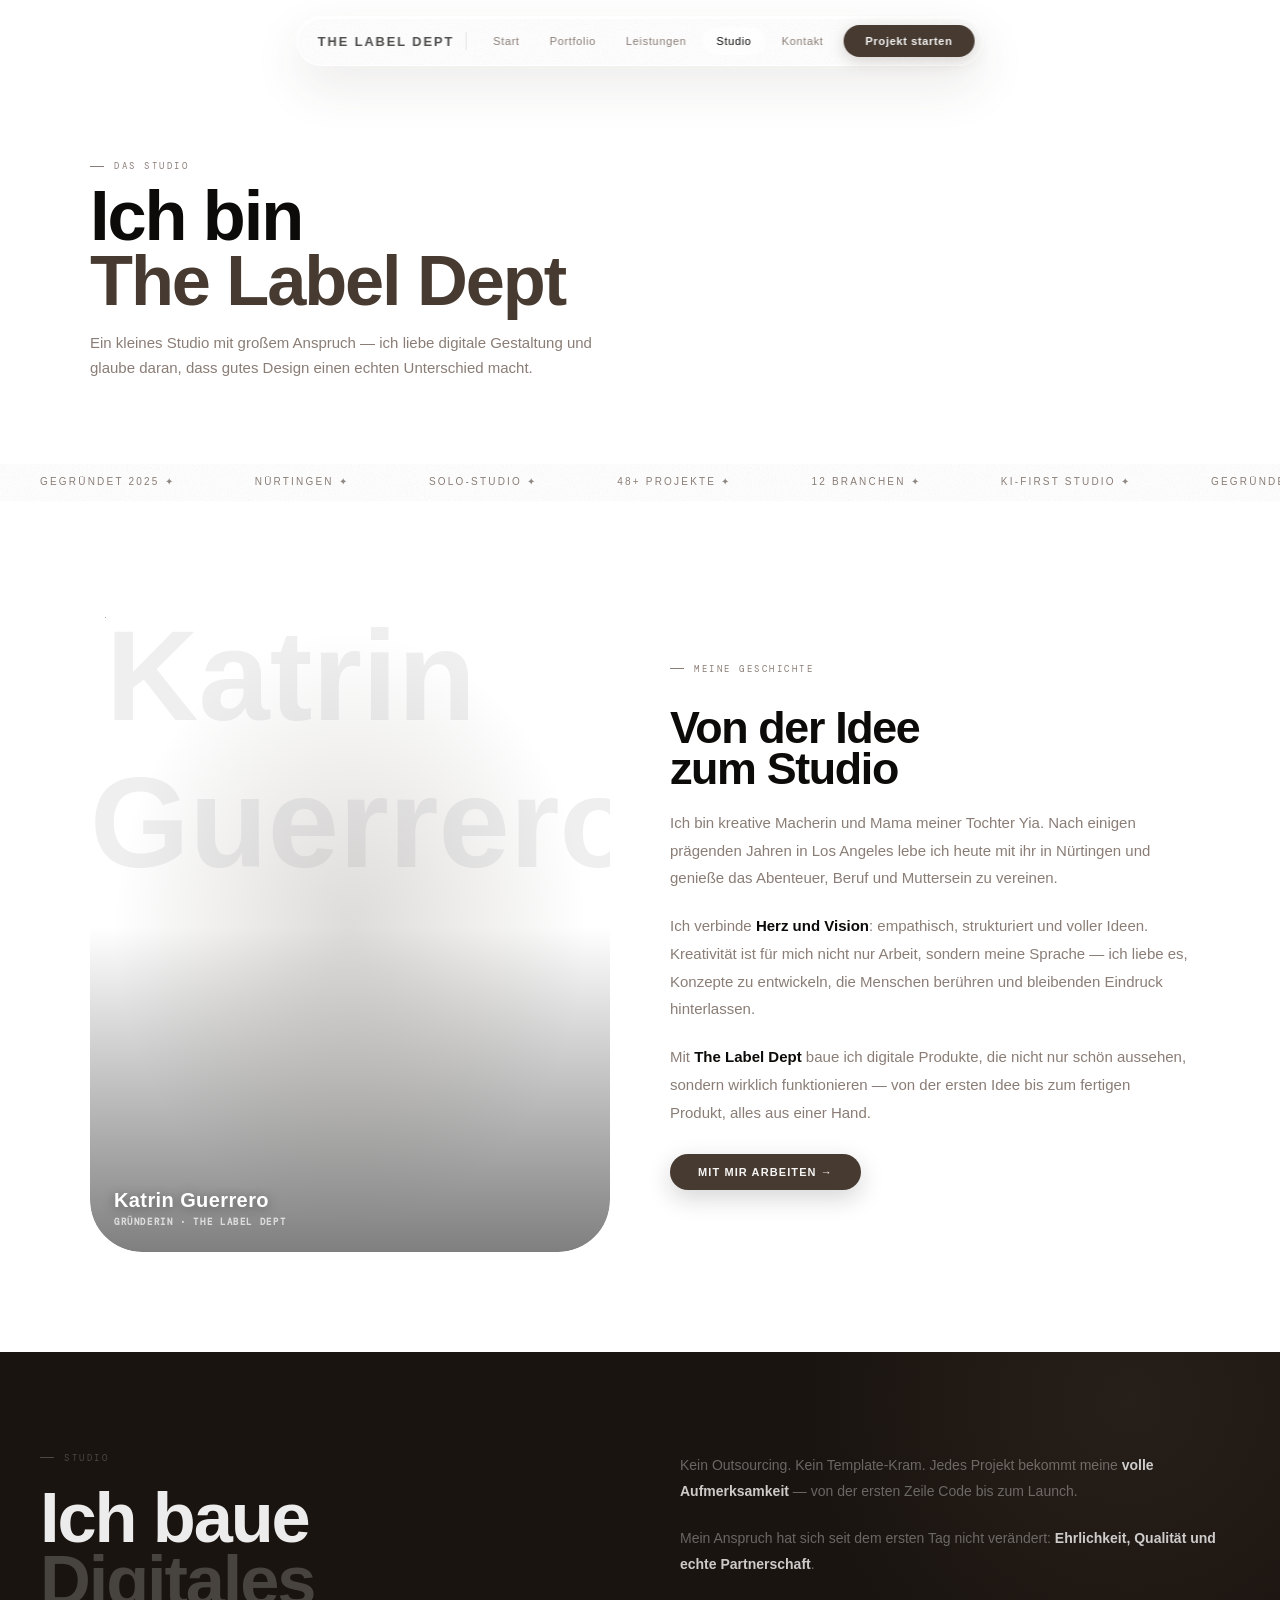
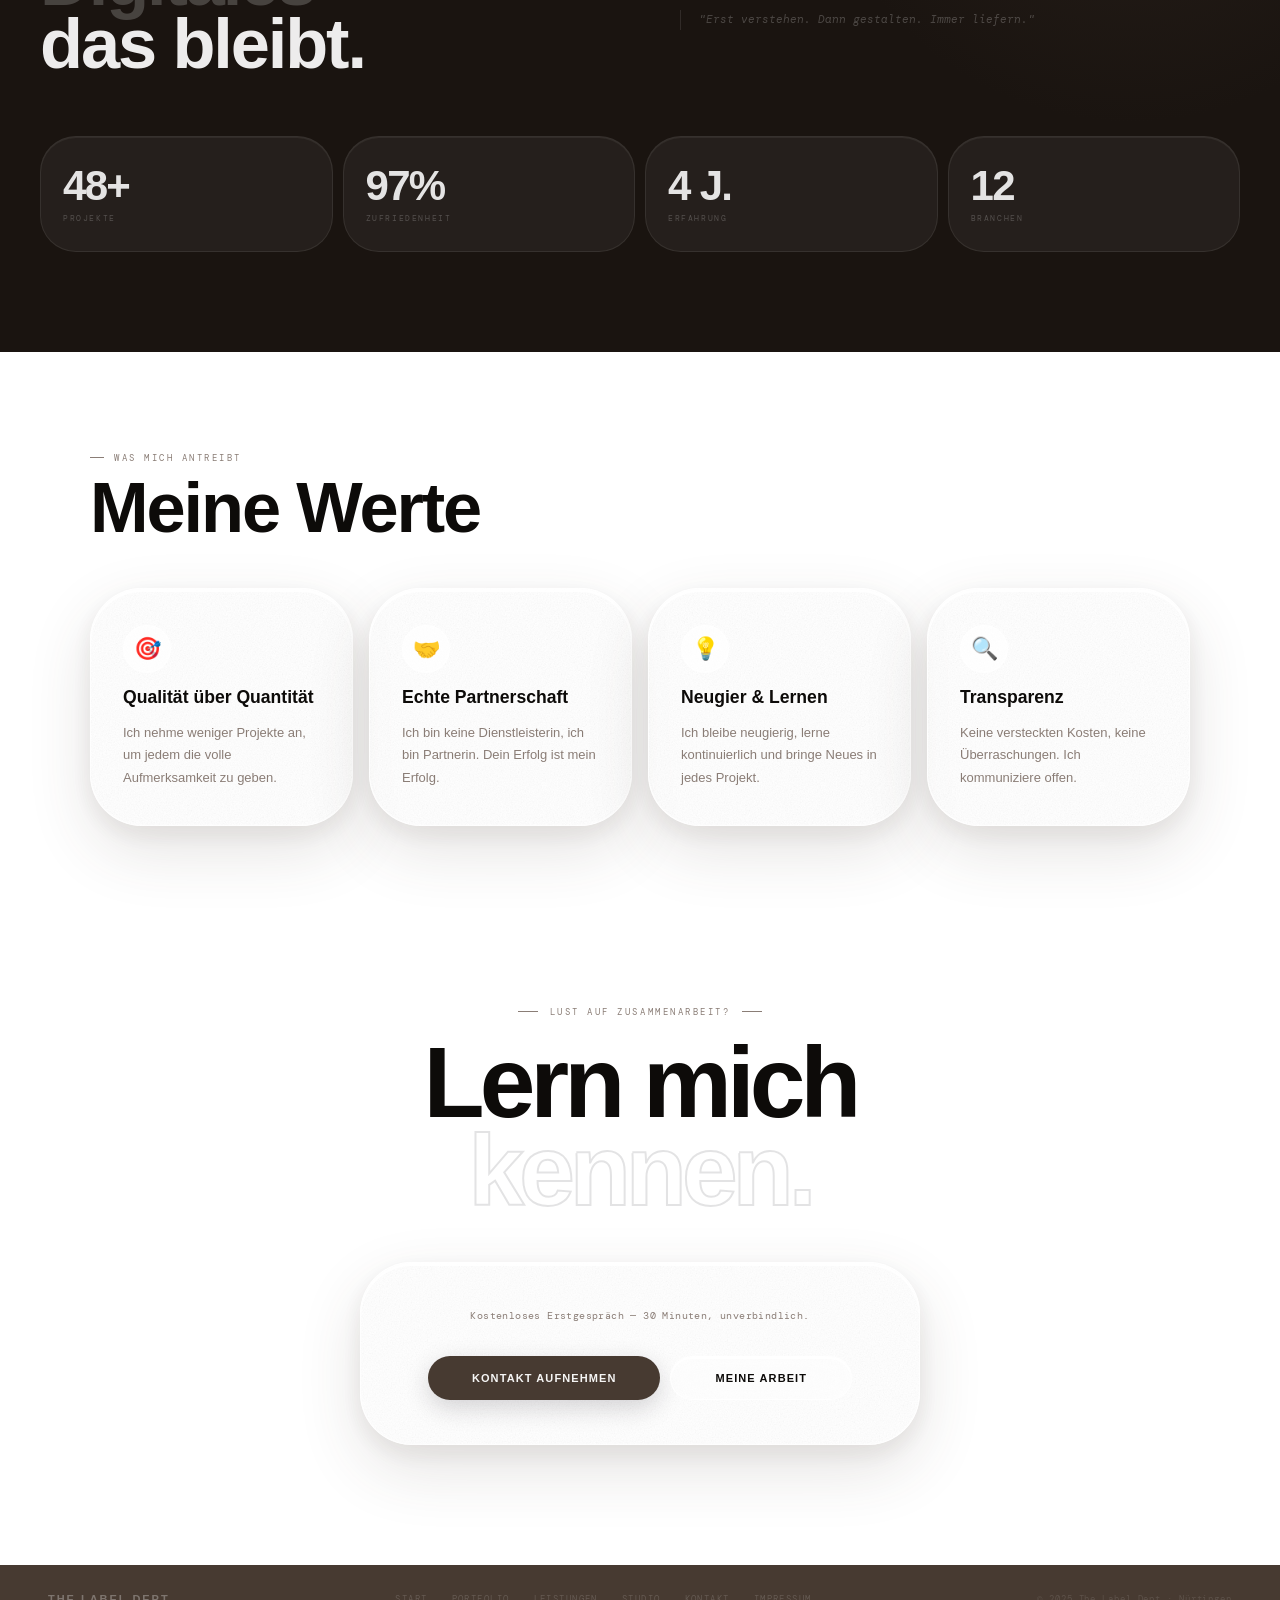
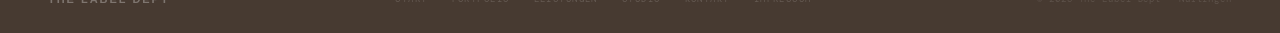
==== about.html @ d0fa10f8 "Studio: add photo + name to story frame, remove Das bin ich section" ====
<!DOCTYPE html>
<html lang="de">
<head>
<meta charset="UTF-8">
<meta name="viewport" content="width=device-width, initial-scale=1.0">
<title>Studio — The Label Dept</title>
<meta name="description" content="Wer ich bin, wie ich arbeite und warum ich tue, was ich tue. Das Studio hinter The Label Dept in Nürtingen.">
<link rel="preconnect" href="https://fonts.googleapis.com">
<link href="https://fonts.googleapis.com/css2?family=Clash+Display:wght@400;500;600;700&family=Cabinet+Grotesk:wght@400;500;700;800&family=DM+Mono:wght@300;400&display=swap" rel="stylesheet">
<link rel="stylesheet" href="css/styles.css">
<style>
/* ── Story ── */
.story-grid { display: grid; grid-template-columns: 1fr 1fr; gap: 60px; align-items: center; }
.story-visual {
  border-radius: var(--r-xl); aspect-ratio: 4/5;
  display: flex; align-items: center; justify-content: center;
  font-family: 'Clash Display', sans-serif; font-size: 8rem; font-weight: 700;
  color: rgba(28,24,36,0.07); position: relative; overflow: hidden;
}
.story-visual::before {
  content: '';
  position: absolute; top: 0; left: 10%; right: 10%; height: 1px;
  background: linear-gradient(to right, transparent, rgba(255,255,255,0.9), transparent);
}
.story-visual::after {
  content: '';
  position: absolute; inset: 0;
  background: radial-gradient(ellipse 65% 65% at 50% 50%, rgba(71,58,49,0.18), transparent 70%);
}
.story-text { display: flex; flex-direction: column; gap: 20px; }
.story-text p { font-size: 15px; color: var(--mist); line-height: 1.85; }
.story-text strong { color: var(--ink); font-weight: 700; }

/* ── Values ── */
.values-grid { display: grid; grid-template-columns: repeat(auto-fit, minmax(240px, 1fr)); gap: 16px; }
.value-card {
  border-radius: var(--r-xl); padding: 36px 32px;
  display: flex; flex-direction: column; gap: 14px;
  position: relative; overflow: hidden;
}
.value-card::before {
  content: '';
  position: absolute; top: 0; left: 10%; right: 10%; height: 1px;
  background: linear-gradient(to right, transparent, rgba(255,255,255,0.9), transparent);
}
.value-icon {
  width: 48px; height: 48px; border-radius: var(--r-md);
  background: rgba(255,255,255,0.7); border: 1px solid rgba(255,255,255,0.85);
  display: flex; align-items: center; justify-content: center; font-size: 22px;
}
.value-name { font-family: 'Clash Display', sans-serif; font-size: 1.1rem; font-weight: 600; color: var(--ink); }
.value-desc { font-size: 13px; color: var(--mist); line-height: 1.7; }

/* ── Team ── */
.team-grid { display: grid; grid-template-columns: repeat(auto-fill, minmax(260px, 1fr)); gap: 20px; }
.team-card { border-radius: var(--r-xl); overflow: hidden; }
.team-photo {
  aspect-ratio: 1/1; display: flex; align-items: center; justify-content: center;
  font-family: 'Clash Display', sans-serif; font-size: 3.5rem; font-weight: 700;
  color: rgba(28,24,36,0.14);
}
.team-info { padding: 22px 24px 28px; }
.team-name { font-family: 'Clash Display', sans-serif; font-size: 1.1rem; font-weight: 600; color: var(--ink); margin-bottom: 4px; }
.team-role { font-family: 'DM Mono', monospace; font-size: 9px; letter-spacing: 0.14em; text-transform: uppercase; color: var(--accent); margin-bottom: 12px; }
.team-bio { font-size: 13px; color: var(--mist); line-height: 1.65; }

/* ── Timeline ── */
.timeline { position: relative; }
.timeline::before {
  content: '';
  position: absolute; left: 48px; top: 0; bottom: 0; width: 1px;
  background: linear-gradient(to bottom, transparent, rgba(71,58,49,0.5), transparent);
}
.tl-item { display: grid; grid-template-columns: 96px 1fr; gap: 20px; padding: 20px 0; align-items: flex-start; }
.tl-year { font-family: 'DM Mono', monospace; font-size: 9px; letter-spacing: 0.14em; color: var(--accent); text-align: right; padding-top: 18px; padding-right: 14px; }
.tl-content { border-radius: var(--r-lg); padding: 20px 24px; }
.tl-event { font-family: 'Clash Display', sans-serif; font-size: 1rem; font-weight: 600; color: var(--ink); margin-bottom: 6px; }
.tl-desc { font-size: 13px; color: var(--mist); line-height: 1.65; }

/* ── Dark about block ── */
#about-dark {
  position: relative; z-index: 1;
  background: #1a1410; padding: 100px 40px; overflow: hidden;
}
#about-dark::before {
  content: '';
  position: absolute; top: -300px; right: -200px; width: 700px; height: 700px;
  border-radius: 50%;
  background: radial-gradient(circle, rgba(71,58,49,0.28), transparent 65%);
}
.adark-grid { display: grid; grid-template-columns: 1fr 1fr; gap: 80px; position: relative; z-index: 2; }
.adark-h {
  font-family: 'Clash Display', sans-serif;
  font-size: clamp(42px,5.5vw,72px); font-weight: 600;
  letter-spacing: -0.03em; line-height: 0.9;
  color: rgba(255,255,255,0.92);
}
.adark-h em { color: rgba(255,255,255,0.2); font-style: normal; }
.adark-lbl {
  font-family: 'DM Mono', monospace; font-size: 9px;
  letter-spacing: 0.28em; text-transform: uppercase;
  color: rgba(255,255,255,0.22);
  display: flex; align-items: center; gap: 10px; margin-bottom: 22px;
}
.adark-lbl::before { content: ''; width: 14px; height: 1px; background: rgba(255,255,255,0.22); }
.adark-body p { font-size: 14px; line-height: 1.9; color: rgba(255,255,255,0.35); margin-bottom: 20px; }
.adark-body strong { color: rgba(255,255,255,0.78); font-weight: 700; }
.adark-quote {
  margin-top: 32px; border-left: 1px solid rgba(255,255,255,0.1);
  padding-left: 18px; font-family: 'DM Mono', monospace; font-size: 11px;
  font-style: italic; line-height: 1.8; color: rgba(255,255,255,0.22);
}
.adark-stats { display: grid; grid-template-columns: repeat(4,1fr); gap: 10px; margin-top: 60px; position: relative; z-index: 2; }
.astat {
  border-radius: var(--r-lg); padding: 28px 22px;
  background: rgba(255,255,255,0.05);
  border: 1px solid rgba(255,255,255,0.08);
  box-shadow: 0 1px 0 rgba(255,255,255,0.06) inset;
  transition: all 0.3s;
}
.astat:hover { background: rgba(255,255,255,0.09); transform: translateY(-4px); }
.astat-n { font-family: 'Clash Display', sans-serif; font-size: 42px; font-weight: 600; color: rgba(255,255,255,0.88); letter-spacing: -0.04em; line-height: 1; }
.astat-l { font-family: 'DM Mono', monospace; font-size: 8px; letter-spacing: 0.2em; text-transform: uppercase; color: rgba(255,255,255,0.22); margin-top: 6px; }

@media(max-width:860px){
  .story-grid { grid-template-columns:1fr; }
  .adark-grid { grid-template-columns:1fr; gap:40px; }
  .adark-stats { grid-template-columns:repeat(2,1fr); }
  .tl-item { grid-template-columns: 64px 1fr; gap:14px; }
  .timeline::before { left:32px; }
}
</style>
</head>
<body>
<div id="bg-mesh"></div>

<nav>
  <span class="nav-logo-text">The Label Dept</span>
  <div class="nav-divider"></div>
  <div class="nav-links">
    <a href="index.html">Start</a>
    <a href="portfolio.html">Portfolio</a>
    <a href="services.html">Leistungen</a>
    <a href="about.html">Studio</a>
    <a href="contact.html">Kontakt</a>
  </div>
  <a href="contact.html" class="nav-cta">Projekt starten</a>
</nav>

<div class="page-hero">
  <div class="page-hero-inner">
    <div class="sec-label r">Das Studio</div>
    <h1 class="sec-h r" style="margin-bottom:16px;">Ich bin<br><span>The Label Dept</span></h1>
    <p style="font-size:15px;color:var(--mist);line-height:1.7;max-width:520px;" class="r">Ein kleines Studio mit großem Anspruch — ich liebe digitale Gestaltung und glaube daran, dass gutes Design einen echten Unterschied macht.</p>
  </div>
</div>

<div class="marquee">
  <div class="marquee-track">
    <span class="mi">Gegründet 2025 <span class="msep">✦</span></span>
    <span class="mi">Nürtingen <span class="msep">✦</span></span>
    <span class="mi">Solo-Studio <span class="msep">✦</span></span>
    <span class="mi">48+ Projekte <span class="msep">✦</span></span>
    <span class="mi">12 Branchen <span class="msep">✦</span></span>
    <span class="mi">KI-First Studio <span class="msep">✦</span></span>
  </div>
</div>

<!-- Story -->
<section class="section">
  <div style="max-width:1100px;margin:0 auto;">
    <div class="story-grid">
      <div class="story-visual rl" style="padding:0;overflow:hidden;background:none;border:none;box-shadow:none;position:relative;">
        <img src="images/katrin.jpg" alt="Katrin Guerrero" style="width:100%;height:100%;object-fit:cover;object-position:50% 15%;display:block;border-radius:var(--r-xl);">
        <div style="position:absolute;bottom:24px;left:24px;z-index:2;">
          <div style="font-family:'Clash Display',sans-serif;font-size:20px;font-weight:600;color:white;letter-spacing:0.02em;text-shadow:0 2px 12px rgba(0,0,0,0.4);">Katrin Guerrero</div>
          <div style="font-family:'DM Mono',monospace;font-size:9px;letter-spacing:0.18em;text-transform:uppercase;color:rgba(255,255,255,0.7);margin-top:4px;">Gründerin · The Label Dept</div>
        </div>
        <div style="position:absolute;inset:0;background:linear-gradient(to top,rgba(0,0,0,0.5) 0%,transparent 50%);border-radius:var(--r-xl);pointer-events:none;"></div>
      </div>
      <div class="story-text rr">
        <div class="sec-label">Meine Geschichte</div>
        <h2 class="sec-h" style="font-size:clamp(28px,3.5vw,48px);">Von der Idee<br>zum Studio</h2>
        <p>Ich bin kreative Macherin und Mama meiner Tochter Yia. Nach einigen prägenden Jahren in Los Angeles lebe ich heute mit ihr in Nürtingen und genieße das Abenteuer, Beruf und Muttersein zu vereinen.</p>
        <p>Ich verbinde <strong>Herz und Vision</strong>: empathisch, strukturiert und voller Ideen. Kreativität ist für mich nicht nur Arbeit, sondern meine Sprache — ich liebe es, Konzepte zu entwickeln, die Menschen berühren und bleibenden Eindruck hinterlassen.</p>
        <p>Mit <strong>The Label Dept</strong> baue ich digitale Produkte, die nicht nur schön aussehen, sondern wirklich funktionieren — von der ersten Idee bis zum fertigen Produkt, alles aus einer Hand.</p>
        <a href="contact.html" class="btn-main" style="align-self:flex-start;margin-top:8px;font-size:11px;padding:12px 28px;">Mit mir arbeiten →</a>
      </div>
    </div>
  </div>
</section>

<!-- Dark About Block -->
<section id="about-dark">
  <div class="adark-grid">
    <div class="rl">
      <div class="adark-lbl">Studio</div>
      <h2 class="adark-h">Ich baue<br><em>Digitales</em><br>das bleibt.</h2>
    </div>
    <div class="rr">
      <div class="adark-body">
        <p>Kein Outsourcing. Kein Template-Kram. Jedes Projekt bekommt meine <strong>volle Aufmerksamkeit</strong> — von der ersten Zeile Code bis zum Launch.</p>
        <p>Mein Anspruch hat sich seit dem ersten Tag nicht verändert: <strong>Ehrlichkeit, Qualität und echte Partnerschaft</strong>.</p>
      </div>
      <div class="adark-quote">"Erst verstehen. Dann gestalten. Immer liefern."</div>
    </div>
  </div>
  <div class="adark-stats">
    <div class="astat r"><div class="astat-n">48+</div><div class="astat-l">Projekte</div></div>
    <div class="astat r"><div class="astat-n">97%</div><div class="astat-l">Zufriedenheit</div></div>
    <div class="astat r"><div class="astat-n">4 J.</div><div class="astat-l">Erfahrung</div></div>
    <div class="astat r"><div class="astat-n">12</div><div class="astat-l">Branchen</div></div>
  </div>
</section>

<!-- Values -->
<section class="section">
  <div style="max-width:1100px;margin:0 auto;">
    <div class="sec-label r">Was mich antreibt</div>
    <h2 class="sec-h r" style="margin-bottom:48px;">Meine Werte</h2>
    <div class="values-grid">
      <div class="value-card glass r" data-tilt>
        <div class="value-icon">🎯</div>
        <div class="value-name">Qualität über Quantität</div>
        <p class="value-desc">Ich nehme weniger Projekte an, um jedem die volle Aufmerksamkeit zu geben.</p>
      </div>
      <div class="value-card glass r" data-tilt>
        <div class="value-icon">🤝</div>
        <div class="value-name">Echte Partnerschaft</div>
        <p class="value-desc">Ich bin keine Dienstleisterin, ich bin Partnerin. Dein Erfolg ist mein Erfolg.</p>
      </div>
      <div class="value-card glass r" data-tilt>
        <div class="value-icon">💡</div>
        <div class="value-name">Neugier &amp; Lernen</div>
        <p class="value-desc">Ich bleibe neugierig, lerne kontinuierlich und bringe Neues in jedes Projekt.</p>
      </div>
      <div class="value-card glass r" data-tilt>
        <div class="value-icon">🔍</div>
        <div class="value-name">Transparenz</div>
        <p class="value-desc">Keine versteckten Kosten, keine Überraschungen. Ich kommuniziere offen.</p>
      </div>
    </div>
  </div>
</section>



<!-- CTA -->
<section style="padding:80px 40px 120px;text-align:center;position:relative;z-index:1;">
  <div class="cta-lbl" style="font-family:'DM Mono',monospace;font-size:9px;letter-spacing:0.28em;text-transform:uppercase;color:var(--mist);display:flex;align-items:center;justify-content:center;gap:12px;margin-bottom:20px;">
    <span style="display:block;width:20px;height:1px;background:var(--mist);"></span>Lust auf Zusammenarbeit?<span style="display:block;width:20px;height:1px;background:var(--mist);"></span>
  </div>
  <h2 style="font-family:'Clash Display',sans-serif;font-size:clamp(48px,8vw,100px);font-weight:600;letter-spacing:-0.05em;line-height:0.88;color:var(--ink);">
    Lern mich<br><span style="-webkit-text-stroke:2px rgba(28,24,36,0.12);color:transparent;">kennen.</span>
  </h2>
  <div class="glass r" style="max-width:560px;margin:48px auto 0;border-radius:var(--r-xl);padding:44px;position:relative;overflow:hidden;">
    <p style="font-family:'DM Mono',monospace;font-size:10px;color:var(--mist);line-height:1.75;margin-bottom:32px;letter-spacing:0.04em;">Kostenloses Erstgespräch — 30 Minuten, unverbindlich.</p>
    <div style="display:flex;gap:10px;justify-content:center;flex-wrap:wrap;">
      <a href="contact.html" class="btn-main">Kontakt aufnehmen</a>
      <a href="portfolio.html" class="btn-ghost">Meine Arbeit</a>
    </div>
  </div>
</section>

<footer>
  <span class="f-logo-text">The Label Dept</span>
  <div class="f-links">
    <a href="index.html">Start</a>
    <a href="portfolio.html">Portfolio</a>
    <a href="services.html">Leistungen</a>
    <a href="about.html">Studio</a>
    <a href="contact.html">Kontakt</a>
    <a href="impressum.html">Impressum</a>
  </div>
  <span class="f-copy">© 2025 The Label Dept · Nürtingen</span>
</footer>

<script src="js/main.js"></script>
</body>
</html>
---- css/styles.css ----
/* ============================================================
   THE LABEL DEPT — Shared Stylesheet
   ============================================================ */

@import url('https://fonts.googleapis.com/css2?family=DM+Mono:ital,wght@0,300;0,400;0,500;1,300&display=swap');
@import url('https://api.fontshare.com/v2/css?f[]=clash-display@200,300,400,500,600,700&f[]=cabinet-grotesk@100,200,300,400,500,600,700,800,900&display=swap');

/* ── Reset & Root ── */
*, *::before, *::after { margin: 0; padding: 0; box-sizing: border-box; }
html { scroll-behavior: smooth; }
body {
  background: var(--cream);
  color: var(--ink);
  font-family: 'Cabinet Grotesk', sans-serif;
  overflow-x: hidden;
}
img { display: block; max-width: 100%; }
a { color: inherit; text-decoration: none; }
button { cursor: pointer; border: none; background: none; font: inherit; }

/* ── Design Tokens ── */
:root {
  --cream:  #ffffff;
  --white:  #ffffff;
  --ink:    #0d0b09;
  --ink2:   #2d2420;
  --mist:   #8a7d76;
  --accent: #473A31;

  --r-sm:   16px;
  --r-md:   24px;
  --r-lg:   36px;
  --r-xl:   52px;
  --r-full: 9999px;

  --glass-bg:     rgba(255,255,255,0.32);
  --glass-bg-dk:  rgba(255,255,255,0.22);
  --glass-border: rgba(255,255,255,0.82);
  --glass-top:    rgba(255,255,255,0.97);
  --glass-shadow: 0 3px 0 rgba(255,255,255,0.92) inset,
                  0 -1px 0 rgba(255,255,255,0.18) inset,
                  0 24px 64px rgba(71,58,49,0.14),
                  0 8px 24px rgba(71,58,49,0.08);
  --glass-blur:   blur(32px) saturate(1.9) brightness(1.06);
  --frost-noise:  url("data:image/svg+xml;utf8,<svg xmlns='http://www.w3.org/2000/svg' width='300' height='300'><filter id='n'><feTurbulence type='fractalNoise' baseFrequency='0.75' numOctaves='4' stitchTiles='stitch'/><feColorMatrix type='saturate' values='0'/></filter><rect width='300' height='300' filter='url(%23n)' opacity='0.11'/></svg>");
}

/* ── Animated Background Mesh ── */
#bg-mesh {
  display: none;
}
@keyframes meshShift {
  0%   { filter: brightness(1); }
  50%  { filter: brightness(1.01); }
  100% { filter: brightness(0.995); }
}

/* ── Glass Classes ── */
.glass {
  background: var(--frost-noise) center/300px 300px, var(--glass-bg);
  backdrop-filter: var(--glass-blur);
  -webkit-backdrop-filter: var(--glass-blur);
  border: 1px solid var(--glass-border);
  border-top-color: var(--glass-top);
  box-shadow: var(--glass-shadow);
}
.glass-dk {
  background: var(--frost-noise) center/300px 300px, var(--glass-bg-dk);
  backdrop-filter: blur(36px) saturate(2.2) brightness(1.08);
  -webkit-backdrop-filter: blur(36px) saturate(2.2) brightness(1.08);
  border: 1px solid rgba(255,255,255,0.72);
  border-top-color: rgba(255,255,255,0.95);
  box-shadow:
    0 3px 0 rgba(255,255,255,0.88) inset,
    0 -1px 0 rgba(255,255,255,0.15) inset,
    0 32px 80px rgba(71,58,49,0.16),
    0 8px 24px rgba(71,58,49,0.09);
}

/* ── Navigation ── */
nav {
  position: fixed; top: 16px; left: 50%; transform: translateX(-50%);
  z-index: 999;
  display: flex; align-items: center; gap: 6px;
  padding: 8px 8px 8px 20px;
  border-radius: var(--r-full);
  background: var(--frost-noise) center/300px 300px, rgba(255,255,255,0.48);
  backdrop-filter: blur(32px) saturate(2.2);
  -webkit-backdrop-filter: blur(32px) saturate(2.2);
  border: 1px solid rgba(255,255,255,0.85);
  border-top-color: white;
  box-shadow: 0 2px 0 white inset, 0 20px 50px rgba(71,58,49,0.10);
  white-space: nowrap;
}
.nav-logo-text {
  font-family: 'Clash Display', sans-serif;
  font-weight: 600;
  font-size: 13px;
  letter-spacing: 0.14em;
  text-transform: uppercase;
  color: var(--ink);
  opacity: 0.72;
}
.nav-divider { width: 1px; height: 18px; background: rgba(28,24,36,0.1); margin: 0 6px; flex-shrink: 0; }
.nav-links { display: flex; gap: 2px; }
.nav-links a {
  font-size: 11px; letter-spacing: 0.06em; color: var(--mist);
  text-decoration: none; font-weight: 500;
  padding: 8px 14px; border-radius: var(--r-full);
  transition: all 0.2s;
}
.nav-links a:hover, .nav-links a.active { color: var(--ink); background: rgba(255,255,255,0.6); }
.nav-cta {
  background: var(--accent); color: rgba(255,255,255,0.95);
  padding: 10px 22px; border-radius: var(--r-full);
  font-size: 11px; letter-spacing: 0.06em; font-weight: 700;
  text-decoration: none; transition: all 0.3s;
  box-shadow: 0 4px 16px rgba(71,58,49,0.22);
}
.nav-cta:hover { background: var(--ink2); transform: translateY(-1px); }

/* ── Marquee ── */
.marquee {
  position: relative; z-index: 1;
  overflow: hidden; padding: 14px 0;
  background: var(--frost-noise) center/300px 300px, rgba(255,255,255,0.38);
  backdrop-filter: blur(28px) saturate(2);
  -webkit-backdrop-filter: blur(28px) saturate(2);
  border-top: 1px solid rgba(255,255,255,0.8);
  border-bottom: 1px solid rgba(255,255,255,0.75);
  box-shadow: 0 2px 0 white inset;
}
.marquee-track { display: flex; animation: ticker 28s linear infinite; white-space: nowrap; }
.mi { font-size: 10px; letter-spacing: 0.22em; text-transform: uppercase; color: var(--mist); padding: 0 40px; font-weight: 500; font-family: 'Cabinet Grotesk', sans-serif; }
.mi b { color: var(--ink); }
.msep { color: var(--accent); opacity: 0.6; }

/* ── Section shared ── */
.section { position: relative; z-index: 1; padding: 100px 40px; }
.sec-label {
  font-family: 'DM Mono', monospace; font-size: 9px;
  letter-spacing: 0.28em; text-transform: uppercase; color: var(--mist);
  display: flex; align-items: center; gap: 10px; margin-bottom: 12px;
}
.sec-label::before { content: ''; width: 14px; height: 1px; background: var(--mist); }
.sec-h {
  font-family: 'Clash Display', sans-serif;
  font-size: clamp(38px, 5.5vw, 72px);
  font-weight: 600; letter-spacing: -0.03em; line-height: 0.92;
  color: var(--ink);
}
.sec-h span { color: var(--accent); }

/* ── Reveal animations ── */
.r  { opacity: 0; transform: translateY(28px);  transition: opacity 0.9s ease, transform 0.9s ease; }
.rl { opacity: 0; transform: translateX(-28px); transition: opacity 0.9s ease, transform 0.9s ease; }
.rr { opacity: 0; transform: translateX(28px);  transition: opacity 0.9s ease, transform 0.9s ease; }
.r.on, .rl.on, .rr.on { opacity: 1; transform: none; }

/* ── Footer ── */
footer {
  padding: 28px 48px;
  background: #473A31;
  display: flex; justify-content: space-between; align-items: center;
  position: relative; z-index: 1;
  flex-wrap: wrap; gap: 16px;
}
.f-logo-text {
  font-family: 'Clash Display', sans-serif;
  font-weight: 600; font-size: 11px; letter-spacing: 0.18em;
  text-transform: uppercase; color: rgba(255,255,255,0.3);
}
.f-links { display: flex; gap: 24px; flex-wrap: wrap; }
.f-links a {
  font-family: 'DM Mono', monospace; font-size: 9px;
  letter-spacing: 0.16em; text-transform: uppercase;
  color: rgba(255,255,255,0.16); text-decoration: none; transition: color 0.25s;
}
.f-links a:hover { color: rgba(255,255,255,0.45); }
.f-copy { font-family: 'DM Mono', monospace; font-size: 9px; letter-spacing: 0.1em; color: rgba(255,255,255,0.12); }

/* ── Keyframes ── */
@keyframes fadeUp  { from { opacity:0; transform:translateY(24px); } to { opacity:1; transform:none; } }
@keyframes ticker  { from { transform:translateX(0); } to { transform:translateX(-50%); } }
@keyframes scPulse { 0%,100%{opacity:.2;transform:scaleY(.4)} 50%{opacity:1;transform:scaleY(1)} }
@keyframes orbFloat{ 0%,100%{transform:translate(0,0) scale(1)} 33%{transform:translate(12px,-18px) scale(1.04)} 66%{transform:translate(-8px,10px) scale(0.97)} }

/* ── Page hero (inner pages) ── */
.page-hero {
  position: relative; z-index: 1;
  padding: 160px 40px 80px;
}
.page-hero-inner { max-width: 1100px; margin: 0 auto; }

/* ── Inner page cards ── */
.ip-card {
  border-radius: var(--r-xl);
  padding: 44px 40px;
  position: relative; overflow: hidden;
}
.ip-card::before {
  content: '';
  position: absolute; top: 0; left: 10%; right: 10%; height: 1px;
  background: linear-gradient(to right, transparent, rgba(255,255,255,0.9), transparent);
}

/* ── Buttons ── */
.btn-main {
  background: var(--accent); color: rgba(255,255,255,0.95);
  padding: 15px 44px; border-radius: var(--r-full); border: none;
  cursor: pointer; font-size: 11px; letter-spacing: 0.1em;
  text-transform: uppercase; font-weight: 700;
  font-family: 'Cabinet Grotesk', sans-serif;
  transition: all 0.3s; box-shadow: 0 8px 24px rgba(28,24,36,0.18);
  display: inline-flex; align-items: center; gap: 8px;
}
.btn-main:hover { background: var(--ink); transform: translateY(-2px); }
.btn-ghost {
  background: rgba(255,255,255,0.55); backdrop-filter: blur(16px);
  border: 1px solid rgba(255,255,255,0.85); color: var(--ink);
  padding: 15px 44px; border-radius: var(--r-full); cursor: pointer;
  font-size: 11px; letter-spacing: 0.1em; text-transform: uppercase;
  font-weight: 700; font-family: 'Cabinet Grotesk', sans-serif;
  transition: all 0.3s; box-shadow: 0 2px 0 white inset;
  display: inline-flex; align-items: center; gap: 8px;
}
.btn-ghost:hover { background: rgba(255,255,255,0.82); transform: translateY(-2px); }

/* ── Tag pills ── */
.tag-pill {
  font-family: 'DM Mono', monospace; font-size: 9px;
  letter-spacing: 0.12em; text-transform: uppercase;
  padding: 6px 14px; border-radius: var(--r-full);
  background: rgba(255,255,255,0.65);
  backdrop-filter: blur(10px);
  border: 1px solid rgba(255,255,255,0.82);
  color: var(--ink2);
}

/* ── Mobile Nav ── */
.nav-hamburger {
  display: none;
  width: 36px; height: 36px; border-radius: 50%;
  background: rgba(255,255,255,0.6);
  border: 1px solid rgba(255,255,255,0.85);
  align-items: center; justify-content: center;
  cursor: pointer; flex-shrink: 0;
  transition: background 0.2s;
}
.nav-hamburger span,
.nav-hamburger span::before,
.nav-hamburger span::after {
  display: block; width: 14px; height: 1.5px;
  background: var(--ink); border-radius: 2px; transition: all 0.3s;
}
.nav-hamburger span { position: relative; }
.nav-hamburger span::before { content:''; position:absolute; top:-4px; left:0; }
.nav-hamburger span::after  { content:''; position:absolute; top: 4px; left:0; }
.nav-hamburger.open span   { background: transparent; }
.nav-hamburger.open span::before { transform:rotate(45deg); top:0; }
.nav-hamburger.open span::after  { transform:rotate(-45deg); top:0; }
.mobile-menu {
  display: none; position: fixed; inset: 0; z-index: 998;
  background: rgba(255,255,255,0.94);
  backdrop-filter: blur(32px) saturate(2);
  -webkit-backdrop-filter: blur(32px) saturate(2);
  flex-direction: column; align-items: center; justify-content: center; gap: 4px;
  opacity: 0; transition: opacity 0.3s;
}
.mobile-menu.open { display: flex; opacity: 1; }
.mobile-menu a {
  font-family: 'Clash Display', sans-serif;
  font-size: clamp(30px, 9vw, 52px); font-weight: 600;
  color: var(--ink); letter-spacing: -0.02em;
  text-decoration: none; padding: 10px 28px; transition: color 0.2s;
}
.mobile-menu a:hover, .mobile-menu a.active { color: var(--accent); }
.mobile-menu .mob-cta {
  margin-top: 20px; background: var(--accent);
  color: rgba(255,255,255,0.95); padding: 14px 40px;
  border-radius: var(--r-full); font-family: 'Cabinet Grotesk', sans-serif;
  font-size: 13px; font-weight: 700; letter-spacing: 0.08em;
}
/* ── Responsive ── */
@media (max-width: 860px) {
  nav .nav-links, nav .nav-cta { display: none; }
  .nav-hamburger { display: flex; }
  .section { padding: 64px 20px; }
  .page-hero { padding: 130px 20px 56px; }
  .sec-h { font-size: clamp(32px, 9vw, 56px); }
  footer { padding: 28px 20px; flex-direction: column; text-align: center; gap: 20px; }
  .f-links { justify-content: center; flex-wrap: wrap; gap: 16px; }
}
@media (max-width: 600px) {
  nav { top: 12px; padding: 8px 8px 8px 16px; gap: 8px; }
  .nav-logo-text { font-size: 11px; }
  .nav-divider { display: none; }
  .page-hero { padding: 110px 18px 48px; }
  .section { padding: 52px 18px; }
  .mi { font-size: 9px; padding: 0 24px; }
  .btn-main, .btn-ghost { padding: 13px 28px; font-size: 10px; }
  footer { padding: 24px 18px; }
  .f-links a { font-size: 8px; }
}
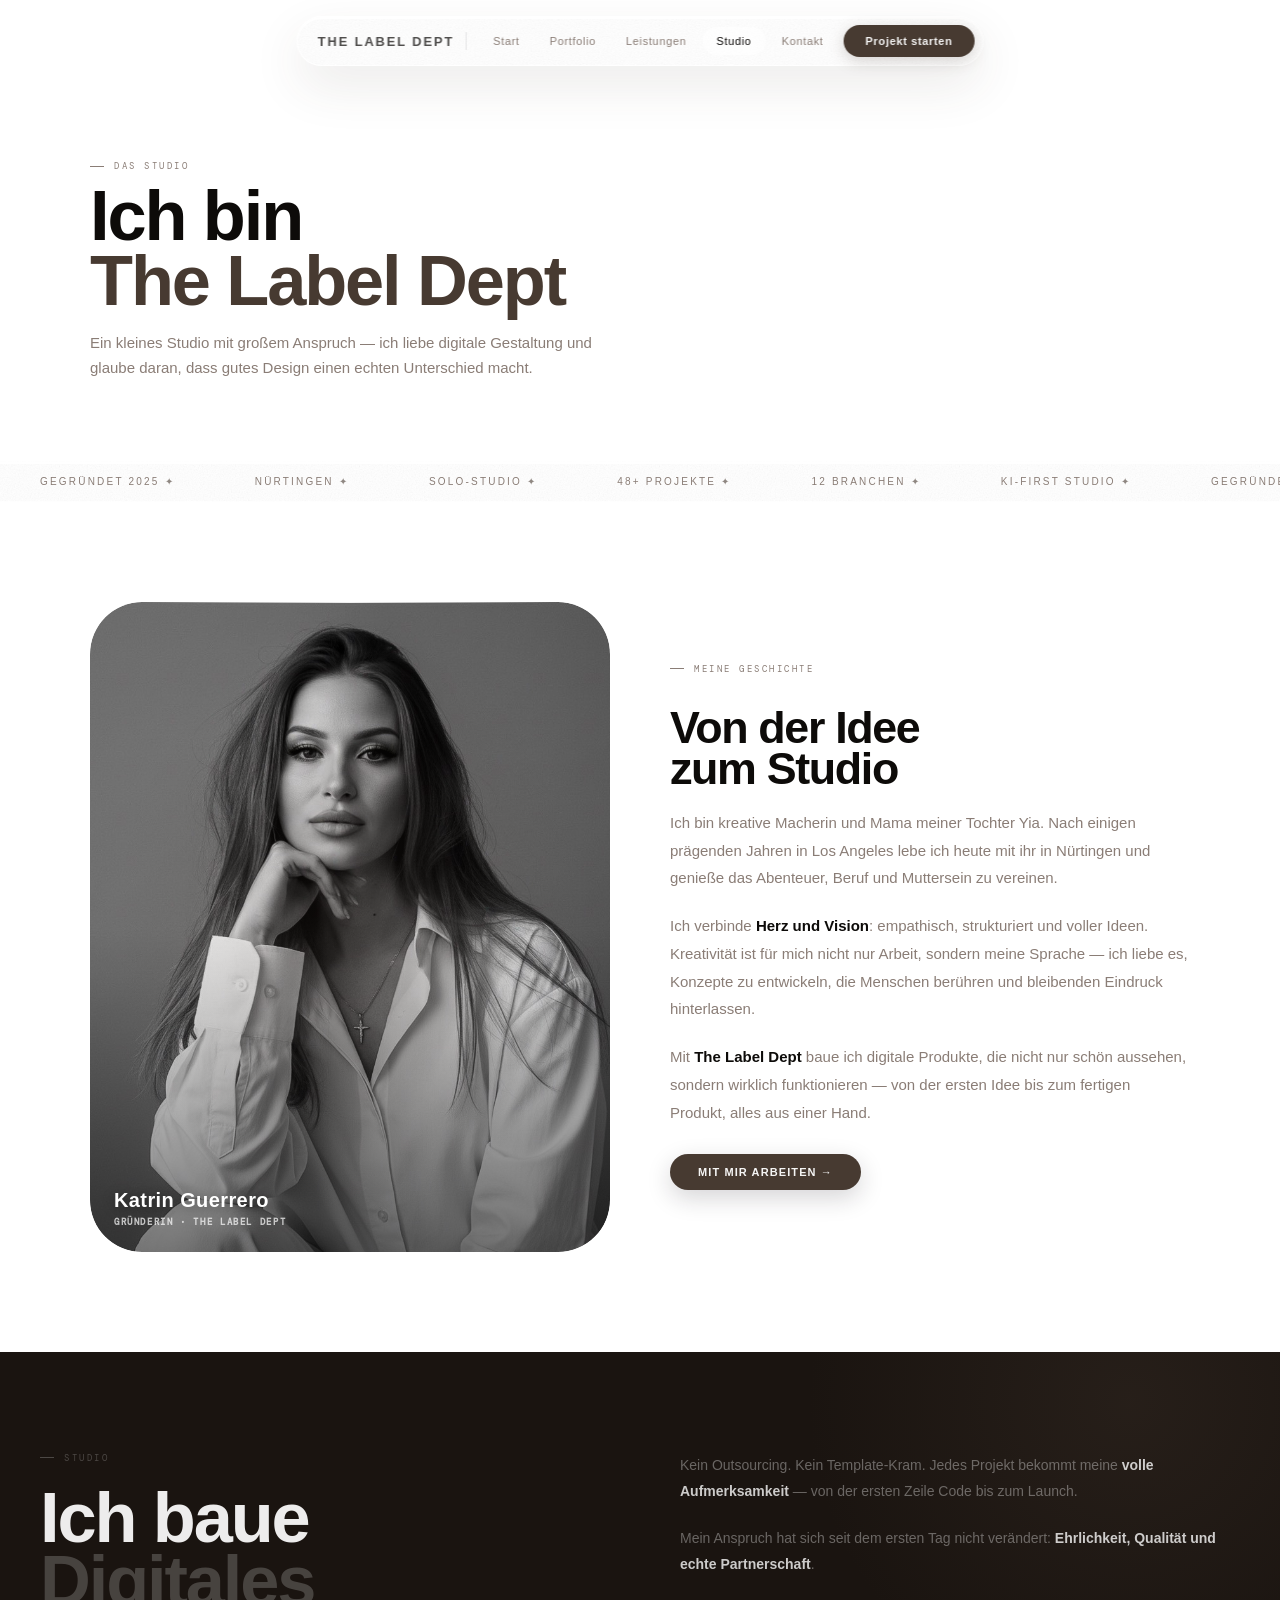
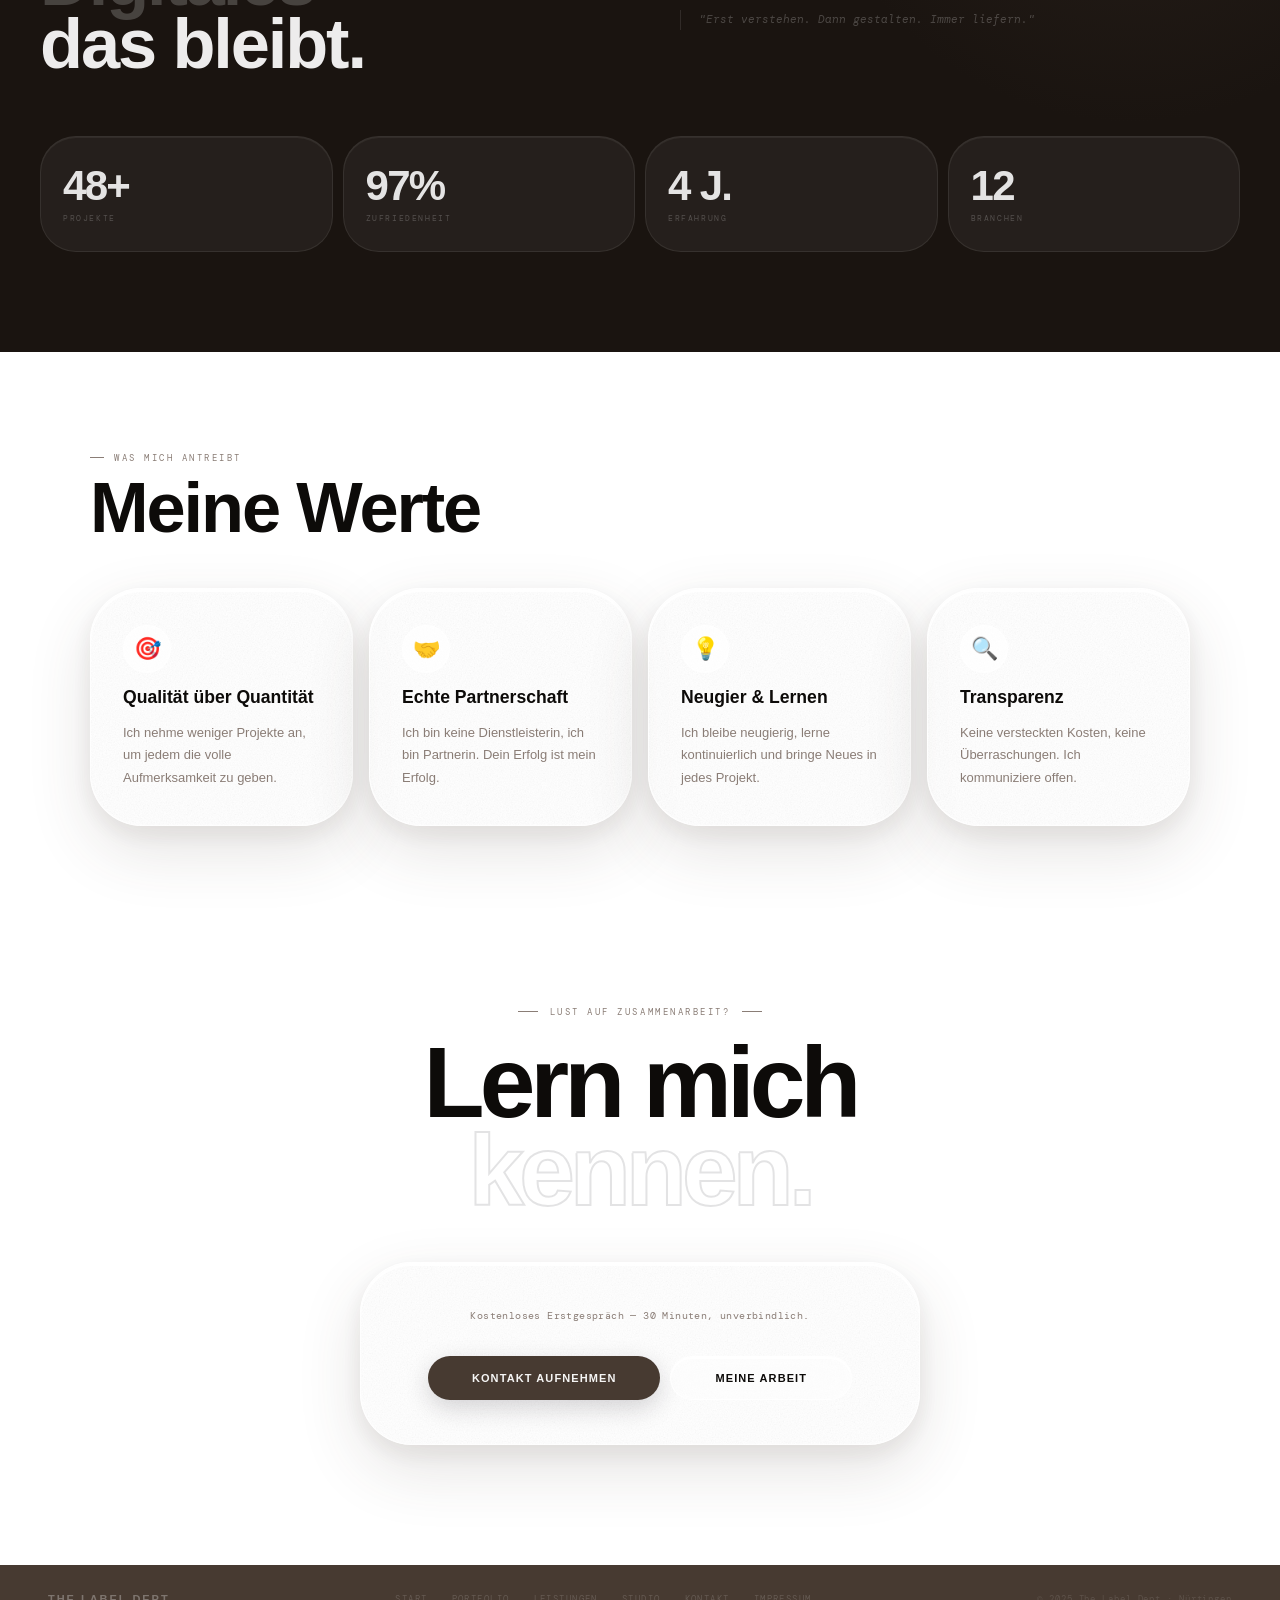
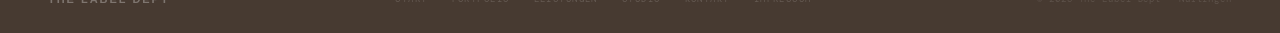
==== commit 75af28c9: "Update story photo to founder.jpg" ====
--- a/about.html
+++ b/about.html
@@ -171,7 +171,7 @@
   <div style="max-width:1100px;margin:0 auto;">
     <div class="story-grid">
       <div class="story-visual rl" style="padding:0;overflow:hidden;background:none;border:none;box-shadow:none;position:relative;">
-        <img src="images/katrin.jpg" alt="Katrin Guerrero" style="width:100%;height:100%;object-fit:cover;object-position:50% 15%;display:block;border-radius:var(--r-xl);">
+        <img src="images/founder.jpg" alt="Katrin Guerrero" style="width:100%;height:100%;object-fit:cover;object-position:50% 15%;display:block;border-radius:var(--r-xl);">
         <div style="position:absolute;bottom:24px;left:24px;z-index:2;">
           <div style="font-family:'Clash Display',sans-serif;font-size:20px;font-weight:600;color:white;letter-spacing:0.02em;text-shadow:0 2px 12px rgba(0,0,0,0.4);">Katrin Guerrero</div>
           <div style="font-family:'DM Mono',monospace;font-size:9px;letter-spacing:0.18em;text-transform:uppercase;color:rgba(255,255,255,0.7);margin-top:4px;">Gründerin · The Label Dept</div>
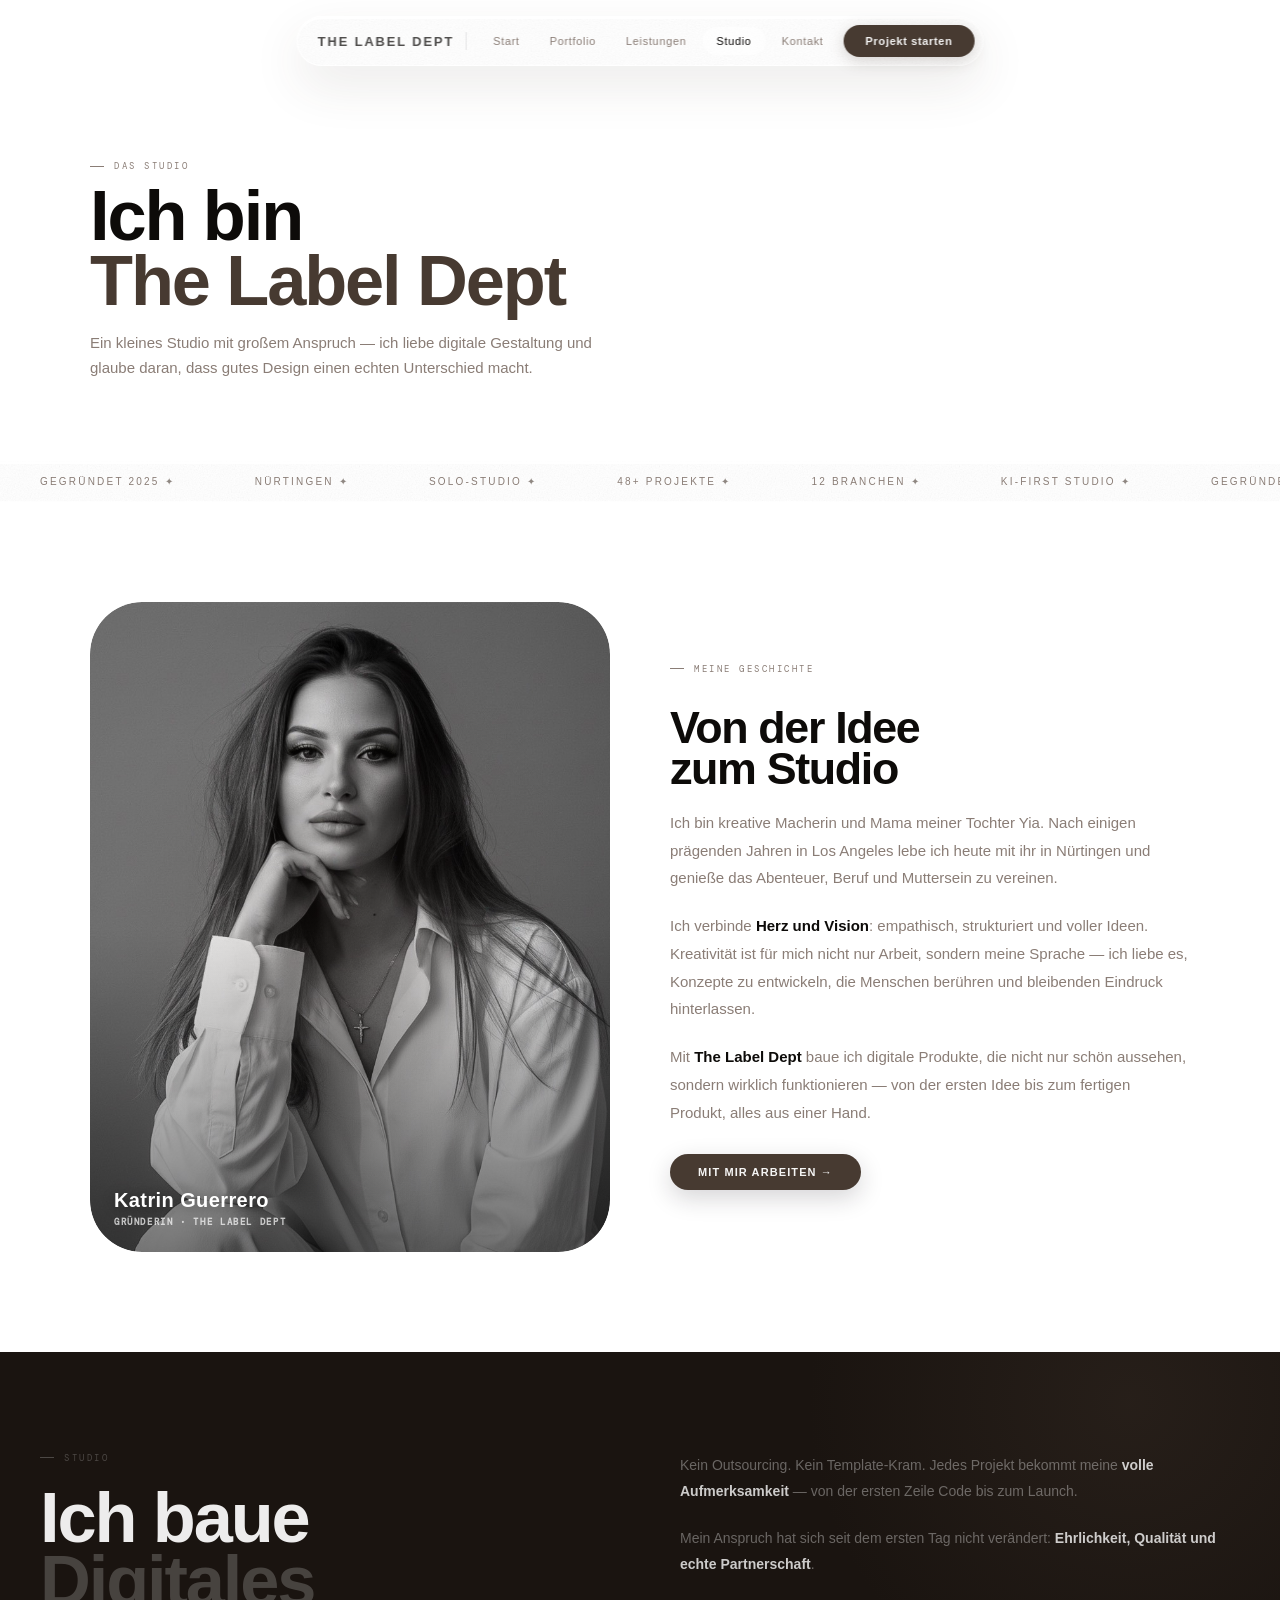
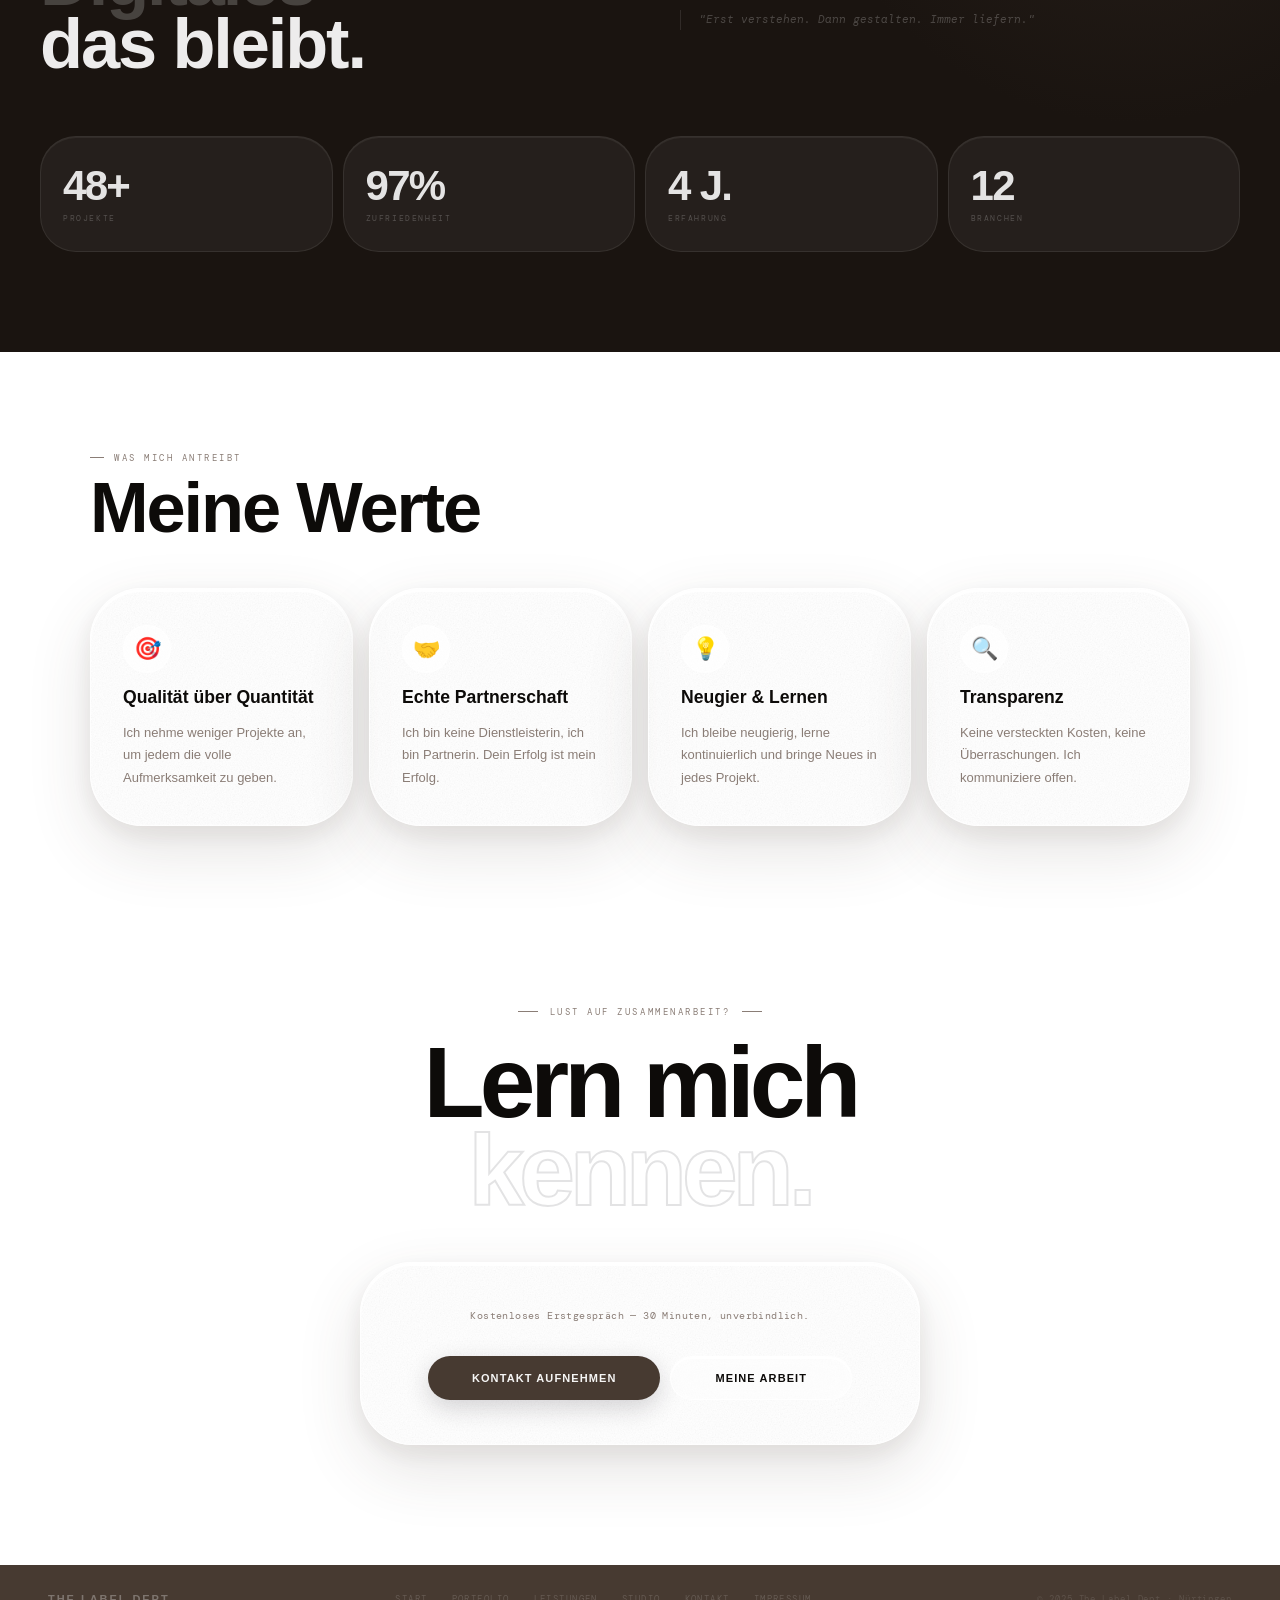
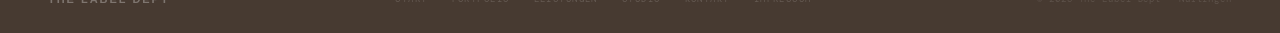
==== commit 9dc942f9: "Fix story photo display with absolute positioning" ====
--- a/about.html
+++ b/about.html
@@ -170,8 +170,8 @@
 <section class="section">
   <div style="max-width:1100px;margin:0 auto;">
     <div class="story-grid">
-      <div class="story-visual rl" style="padding:0;overflow:hidden;background:none;border:none;box-shadow:none;position:relative;">
-        <img src="images/founder.jpg" alt="Katrin Guerrero" style="width:100%;height:100%;object-fit:cover;object-position:50% 15%;display:block;border-radius:var(--r-xl);">
+      <div class="story-visual rl" style="padding:0;overflow:hidden;background:none;border:none;box-shadow:none;position:relative;display:block;">
+        <img src="images/founder.jpg" alt="Katrin Guerrero" style="position:absolute;inset:0;width:100%;height:100%;object-fit:cover;object-position:50% 15%;display:block;border-radius:var(--r-xl);">
         <div style="position:absolute;bottom:24px;left:24px;z-index:2;">
           <div style="font-family:'Clash Display',sans-serif;font-size:20px;font-weight:600;color:white;letter-spacing:0.02em;text-shadow:0 2px 12px rgba(0,0,0,0.4);">Katrin Guerrero</div>
           <div style="font-family:'DM Mono',monospace;font-size:9px;letter-spacing:0.18em;text-transform:uppercase;color:rgba(255,255,255,0.7);margin-top:4px;">Gründerin · The Label Dept</div>
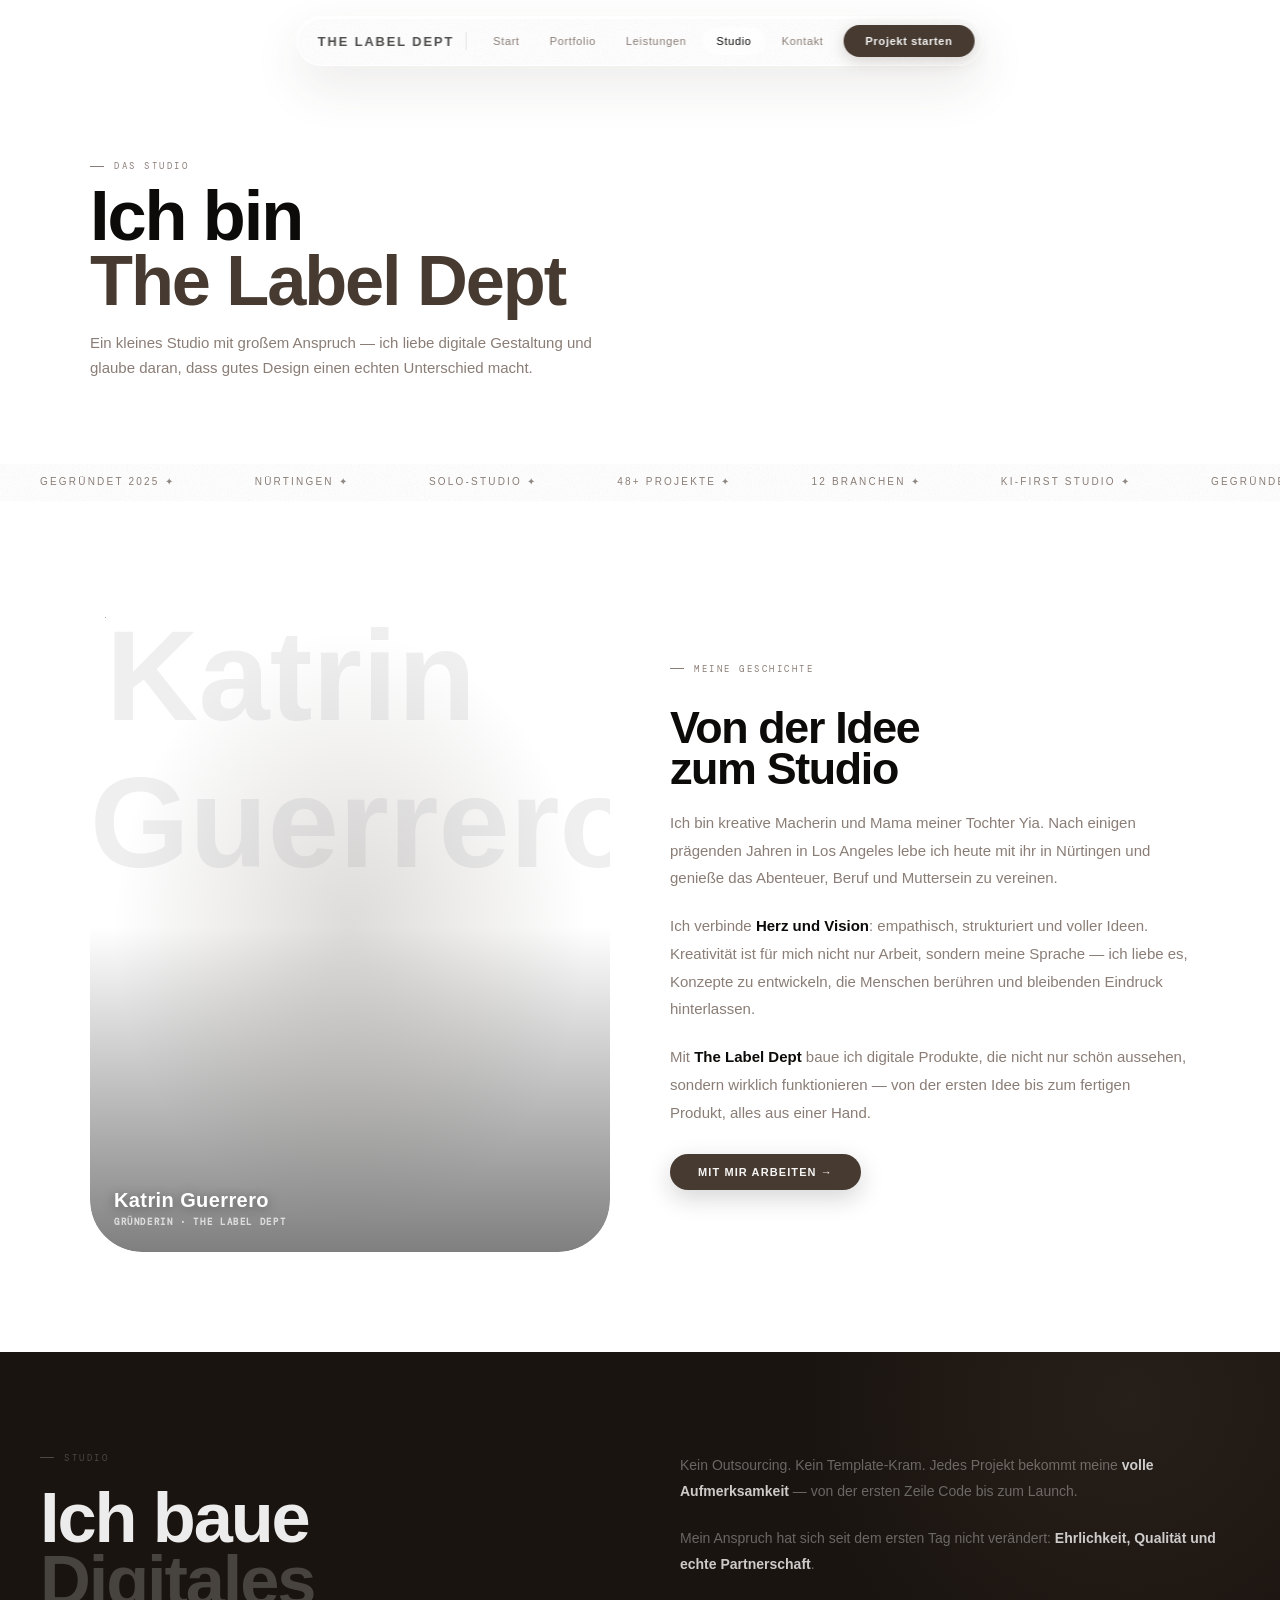
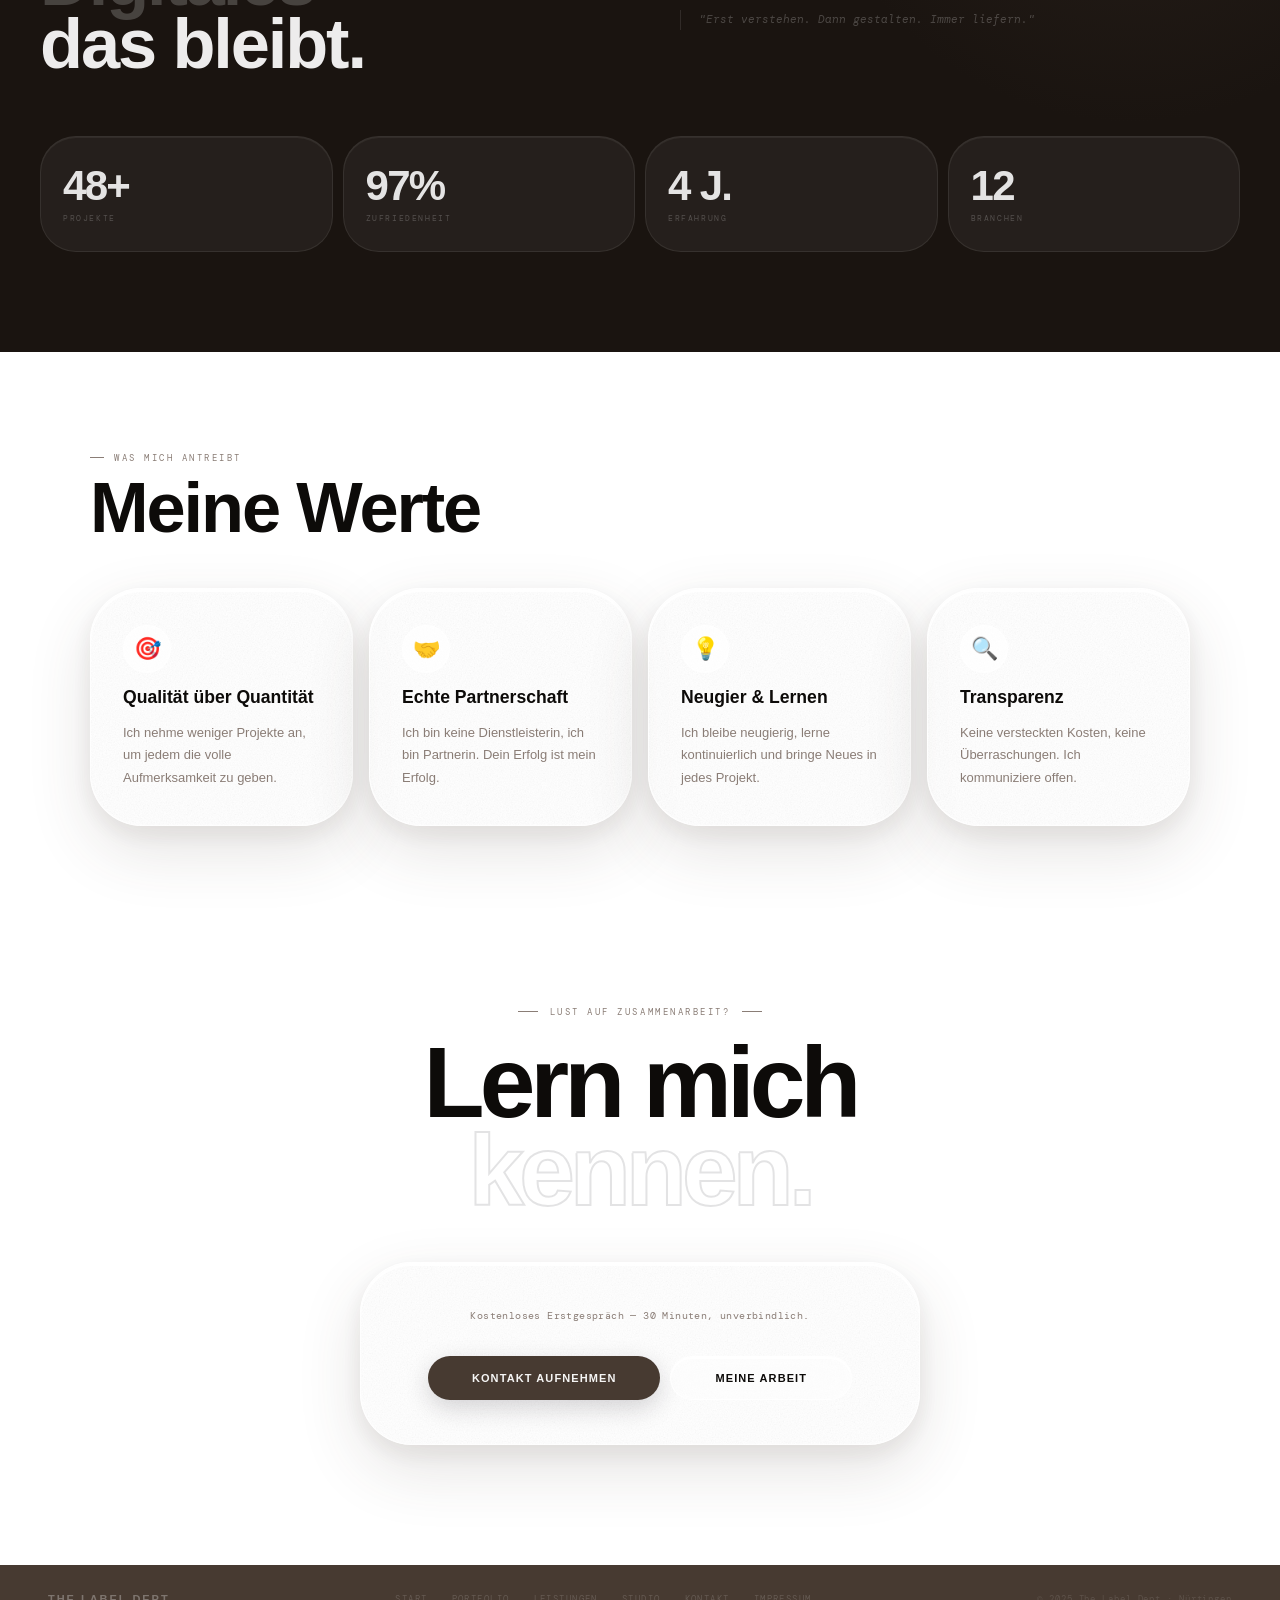
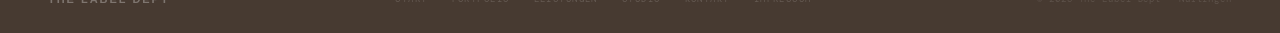
==== commit 457b531a: "Replace founder photo with katrin.jpg on Studio page Co-Authored-By: Claude Sonnet 4.6 <noreply@anth" ====
--- a/about.html
+++ b/about.html
@@ -123,11 +123,51 @@
 .astat-l { font-family: 'DM Mono', monospace; font-size: 8px; letter-spacing: 0.2em; text-transform: uppercase; color: rgba(255,255,255,0.22); margin-top: 6px; }
 
 @media(max-width:860px){
-  .story-grid { grid-template-columns:1fr; }
-  .adark-grid { grid-template-columns:1fr; gap:40px; }
-  .adark-stats { grid-template-columns:repeat(2,1fr); }
-  .tl-item { grid-template-columns: 64px 1fr; gap:14px; }
-  .timeline::before { left:32px; }
+
+  /* ── Hero ── */
+  .page-hero { padding: 120px 20px 48px; }
+
+  /* ── Story: photo full-width portrait, text below ── */
+  .story-grid { grid-template-columns: 1fr; gap: 0; }
+  .story-visual {
+    aspect-ratio: 3/4; border-radius: var(--r-xl) var(--r-xl) 0 0;
+    max-height: 72vw;
+  }
+  .story-text {
+    background: rgba(255,255,255,0.55);
+    backdrop-filter: blur(24px);
+    border: 1px solid rgba(255,255,255,0.82);
+    border-top: none;
+    border-radius: 0 0 var(--r-xl) var(--r-xl);
+    padding: 28px 24px 32px;
+    gap: 14px;
+  }
+  .story-text p { font-size: 14px; }
+
+  /* ── Dark block ── */
+  #about-dark { padding: 64px 20px; }
+  .adark-grid { grid-template-columns: 1fr; gap: 28px; }
+  .adark-h { font-size: clamp(36px, 10vw, 56px); }
+  .adark-stats { grid-template-columns: repeat(2,1fr); gap: 8px; margin-top: 40px; }
+  .astat { padding: 20px 16px; }
+  .astat-n { font-size: 32px; }
+
+  /* ── Values: 1 col ── */
+  .values-grid { grid-template-columns: 1fr; gap: 10px; }
+  .value-card { padding: 28px 24px; flex-direction: row; align-items: flex-start; gap: 16px; }
+  .value-icon { flex-shrink: 0; width: 42px; height: 42px; }
+  .value-name { font-size: 1rem; margin-bottom: 4px; }
+
+  /* ── CTA section ── */
+  section[style*="padding:80px 40px 120px"] {
+    padding: 64px 20px 80px !important;
+  }
+}
+
+@media(max-width:600px){
+  .story-visual { max-height: 80vw; }
+  .adark-stats { grid-template-columns: repeat(2,1fr); }
+  .value-card { padding: 22px 18px; }
 }
 </style>
 </head>
@@ -171,7 +211,7 @@
   <div style="max-width:1100px;margin:0 auto;">
     <div class="story-grid">
       <div class="story-visual rl" style="padding:0;overflow:hidden;background:none;border:none;box-shadow:none;position:relative;display:block;">
-        <img src="images/founder.jpg" alt="Katrin Guerrero" style="position:absolute;inset:0;width:100%;height:100%;object-fit:cover;object-position:50% 15%;display:block;border-radius:var(--r-xl);">
+        <img src="images/katrin.jpg" alt="Katrin Guerrero" style="position:absolute;inset:0;width:100%;height:100%;object-fit:cover;object-position:50% 15%;display:block;border-radius:var(--r-xl);">
         <div style="position:absolute;bottom:24px;left:24px;z-index:2;">
           <div style="font-family:'Clash Display',sans-serif;font-size:20px;font-weight:600;color:white;letter-spacing:0.02em;text-shadow:0 2px 12px rgba(0,0,0,0.4);">Katrin Guerrero</div>
           <div style="font-family:'DM Mono',monospace;font-size:9px;letter-spacing:0.18em;text-transform:uppercase;color:rgba(255,255,255,0.7);margin-top:4px;">Gründerin · The Label Dept</div>
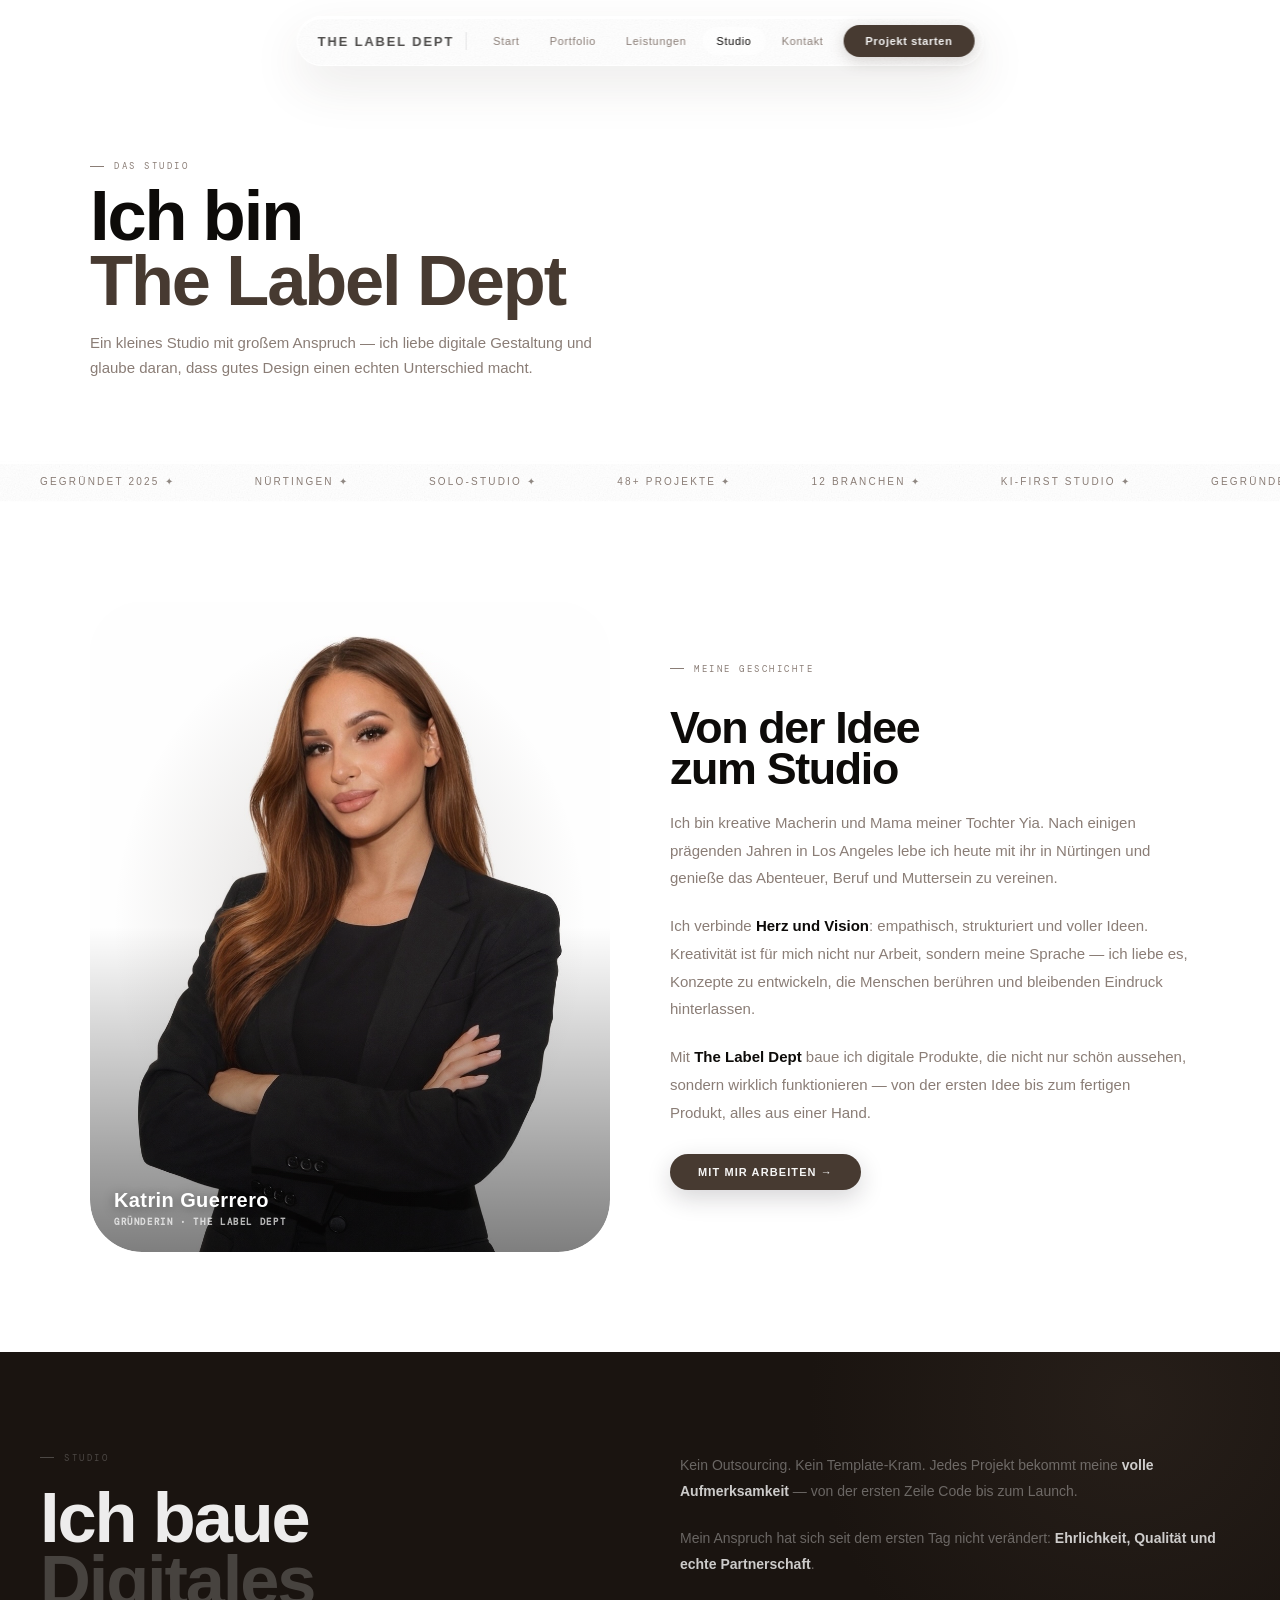
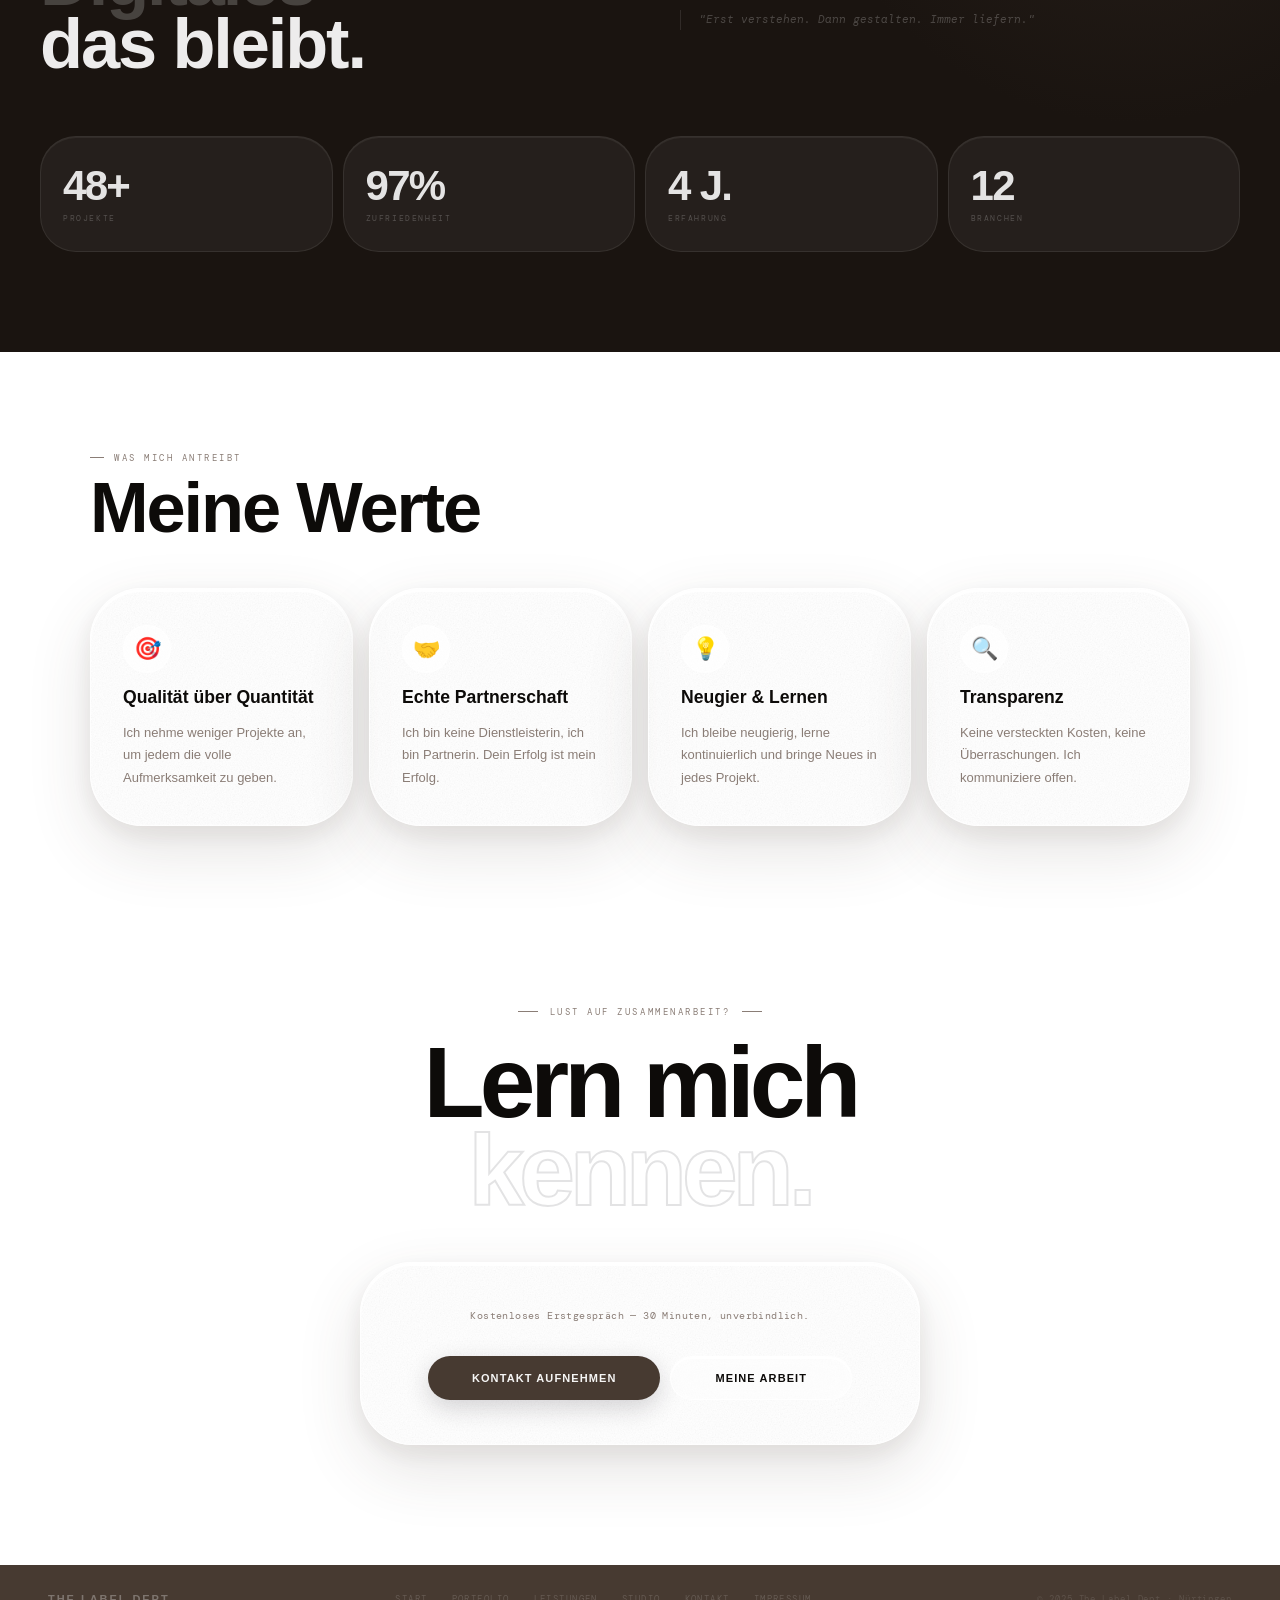
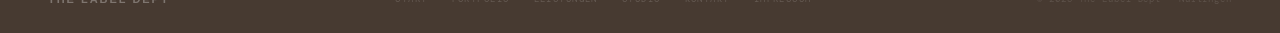
==== commit 1df3c4e5: "Fix story photo frame size on mobile" ====
--- a/about.html
+++ b/about.html
@@ -130,8 +130,8 @@
   /* ── Story: photo full-width portrait, text below ── */
   .story-grid { grid-template-columns: 1fr; gap: 0; }
   .story-visual {
-    aspect-ratio: 3/4; border-radius: var(--r-xl) var(--r-xl) 0 0;
-    max-height: 72vw;
+    aspect-ratio: unset; height: 72vw; max-height: 360px; min-height: 240px;
+    border-radius: var(--r-xl) var(--r-xl) 0 0;
   }
   .story-text {
     background: rgba(255,255,255,0.55);
@@ -165,7 +165,7 @@
 }
 
 @media(max-width:600px){
-  .story-visual { max-height: 80vw; }
+  .story-visual { height: 78vw; max-height: 300px; }
   .adark-stats { grid-template-columns: repeat(2,1fr); }
   .value-card { padding: 22px 18px; }
 }
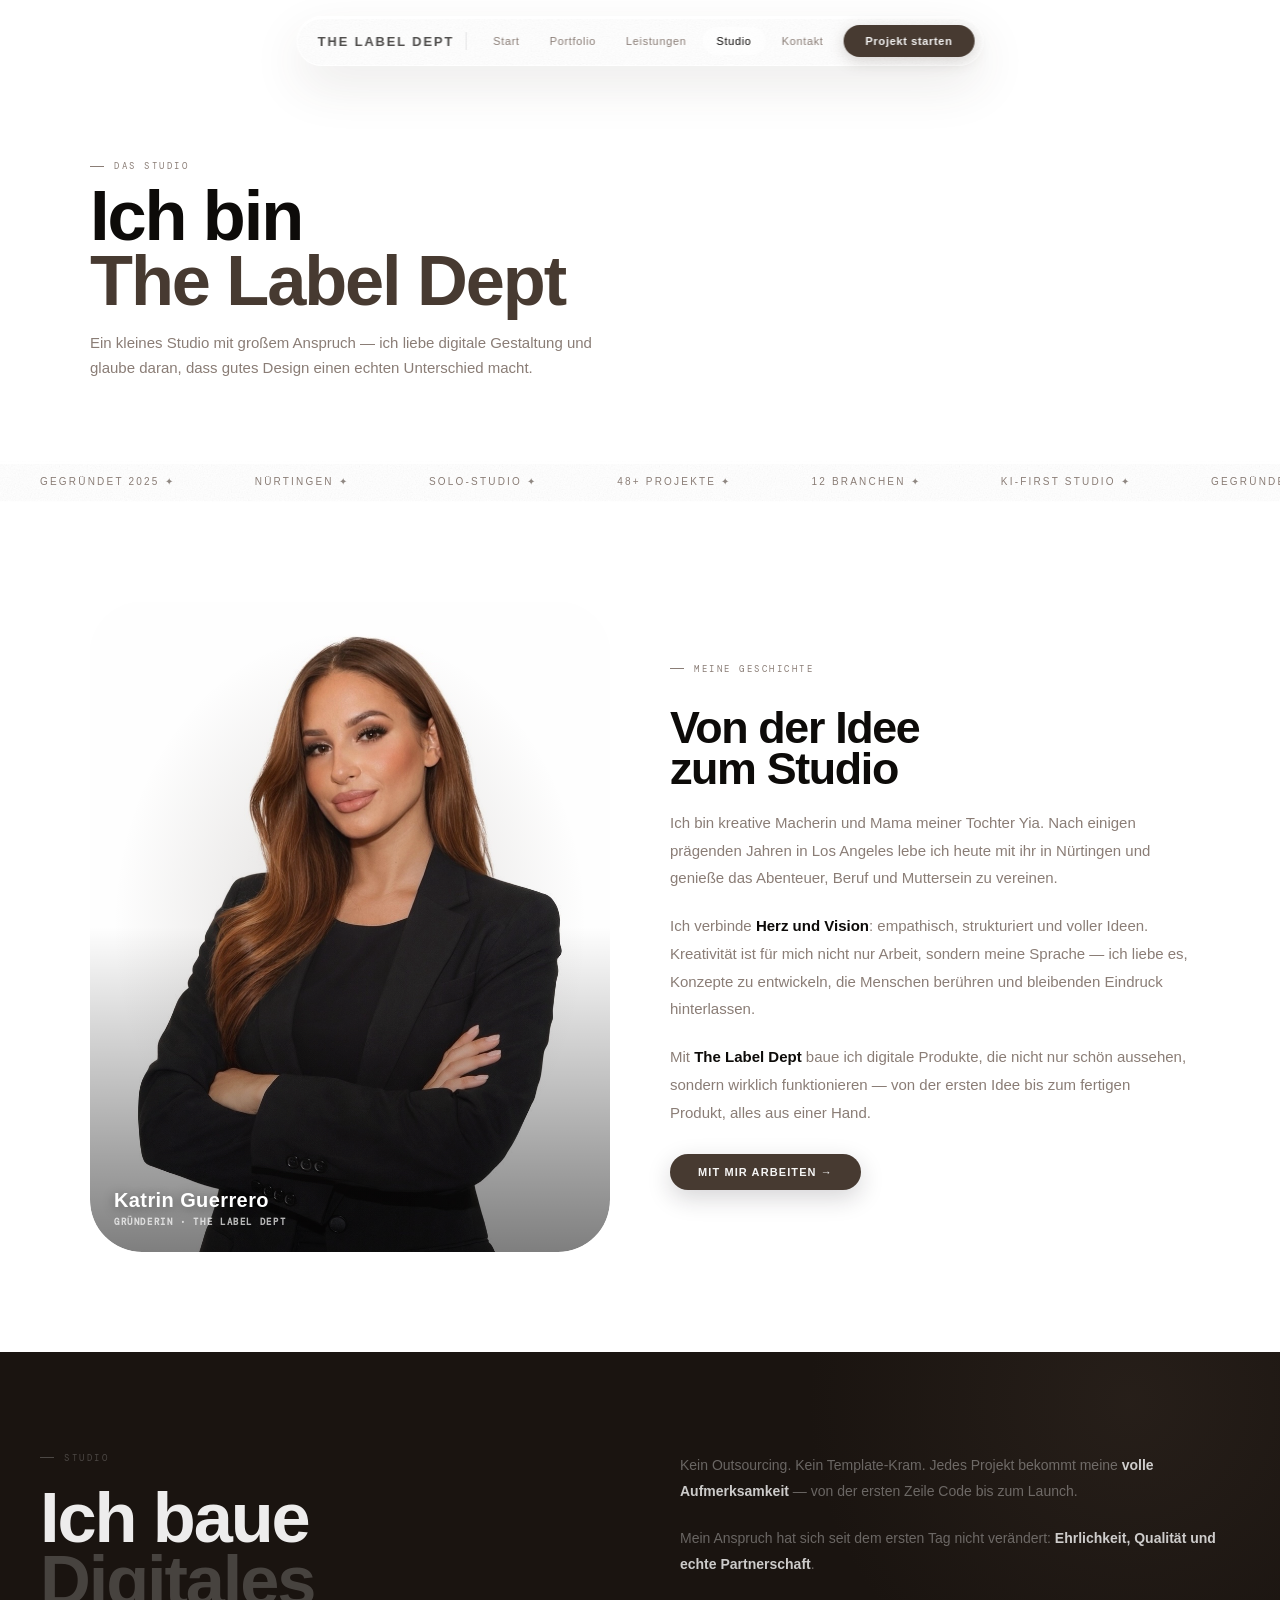
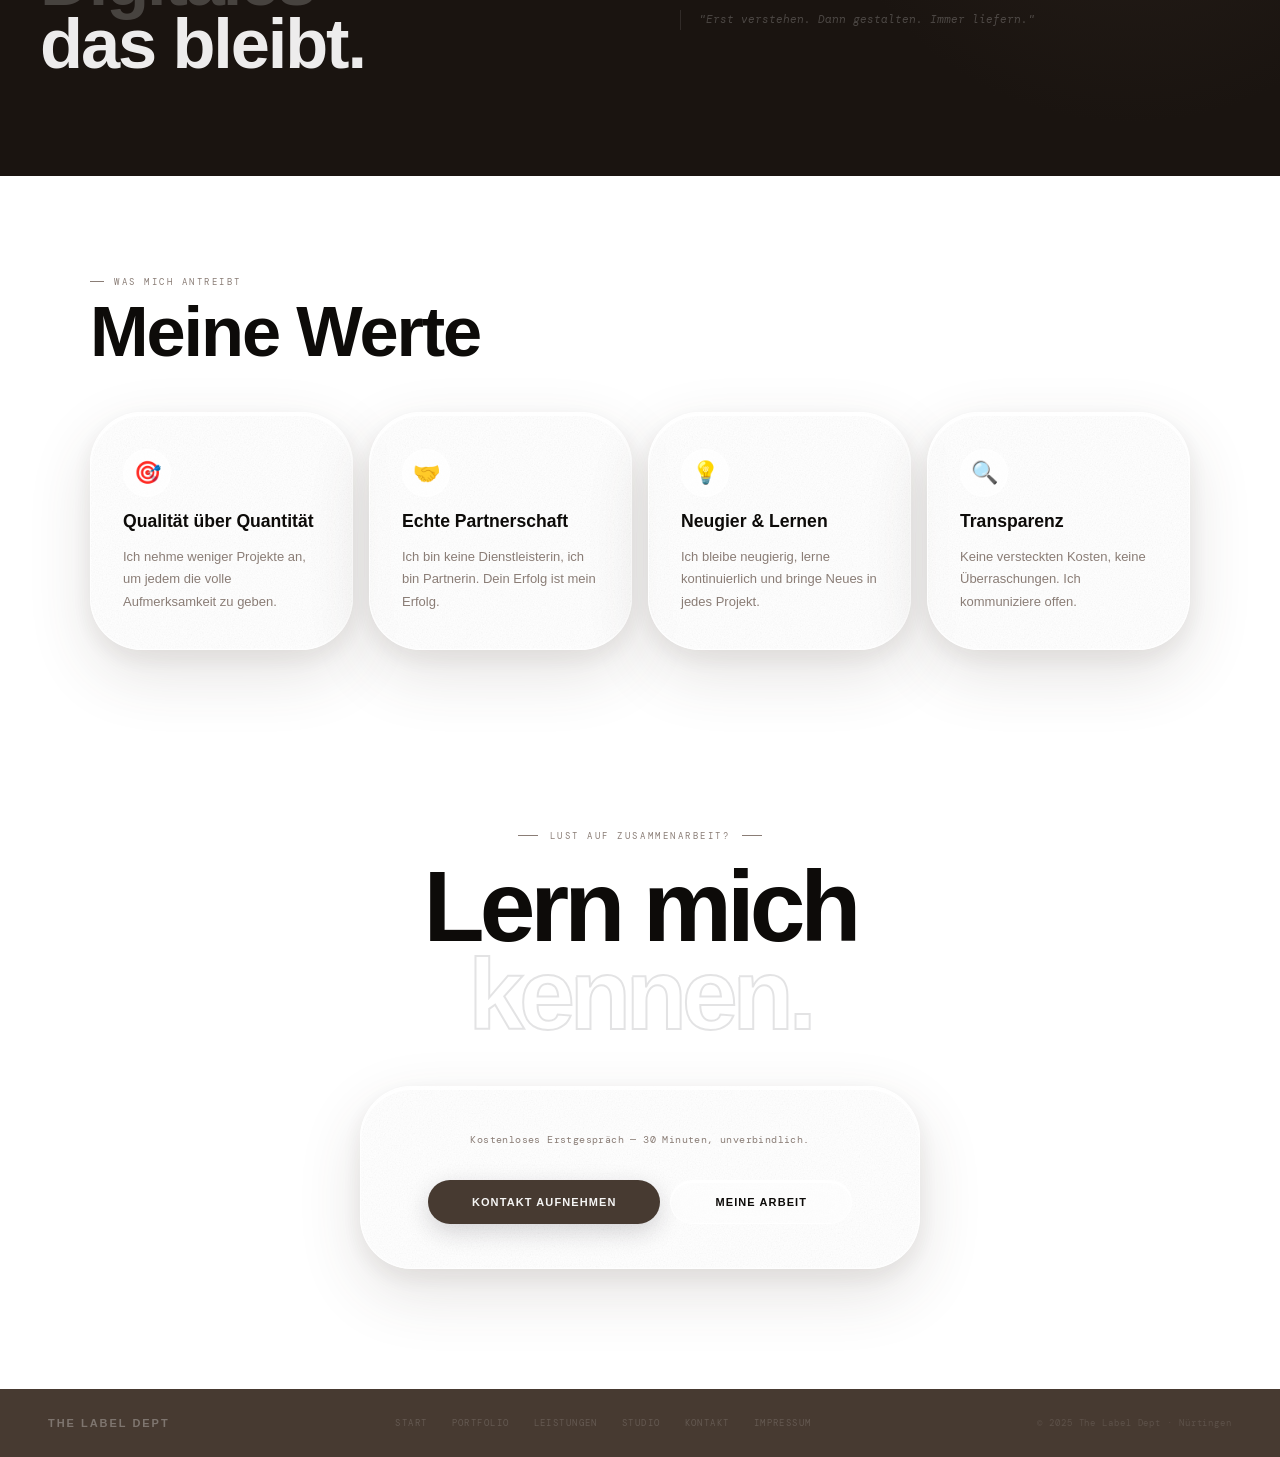
==== commit da7c3035: "Remove stats block from Studio page (48+ Projekte etc) Co-Authored-By: Claude Sonnet 4.6 <noreply@an" ====
--- a/about.html
+++ b/about.html
@@ -245,12 +245,6 @@
       <div class="adark-quote">"Erst verstehen. Dann gestalten. Immer liefern."</div>
     </div>
   </div>
-  <div class="adark-stats">
-    <div class="astat r"><div class="astat-n">48+</div><div class="astat-l">Projekte</div></div>
-    <div class="astat r"><div class="astat-n">97%</div><div class="astat-l">Zufriedenheit</div></div>
-    <div class="astat r"><div class="astat-n">4 J.</div><div class="astat-l">Erfahrung</div></div>
-    <div class="astat r"><div class="astat-n">12</div><div class="astat-l">Branchen</div></div>
-  </div>
 </section>
 
 <!-- Values -->
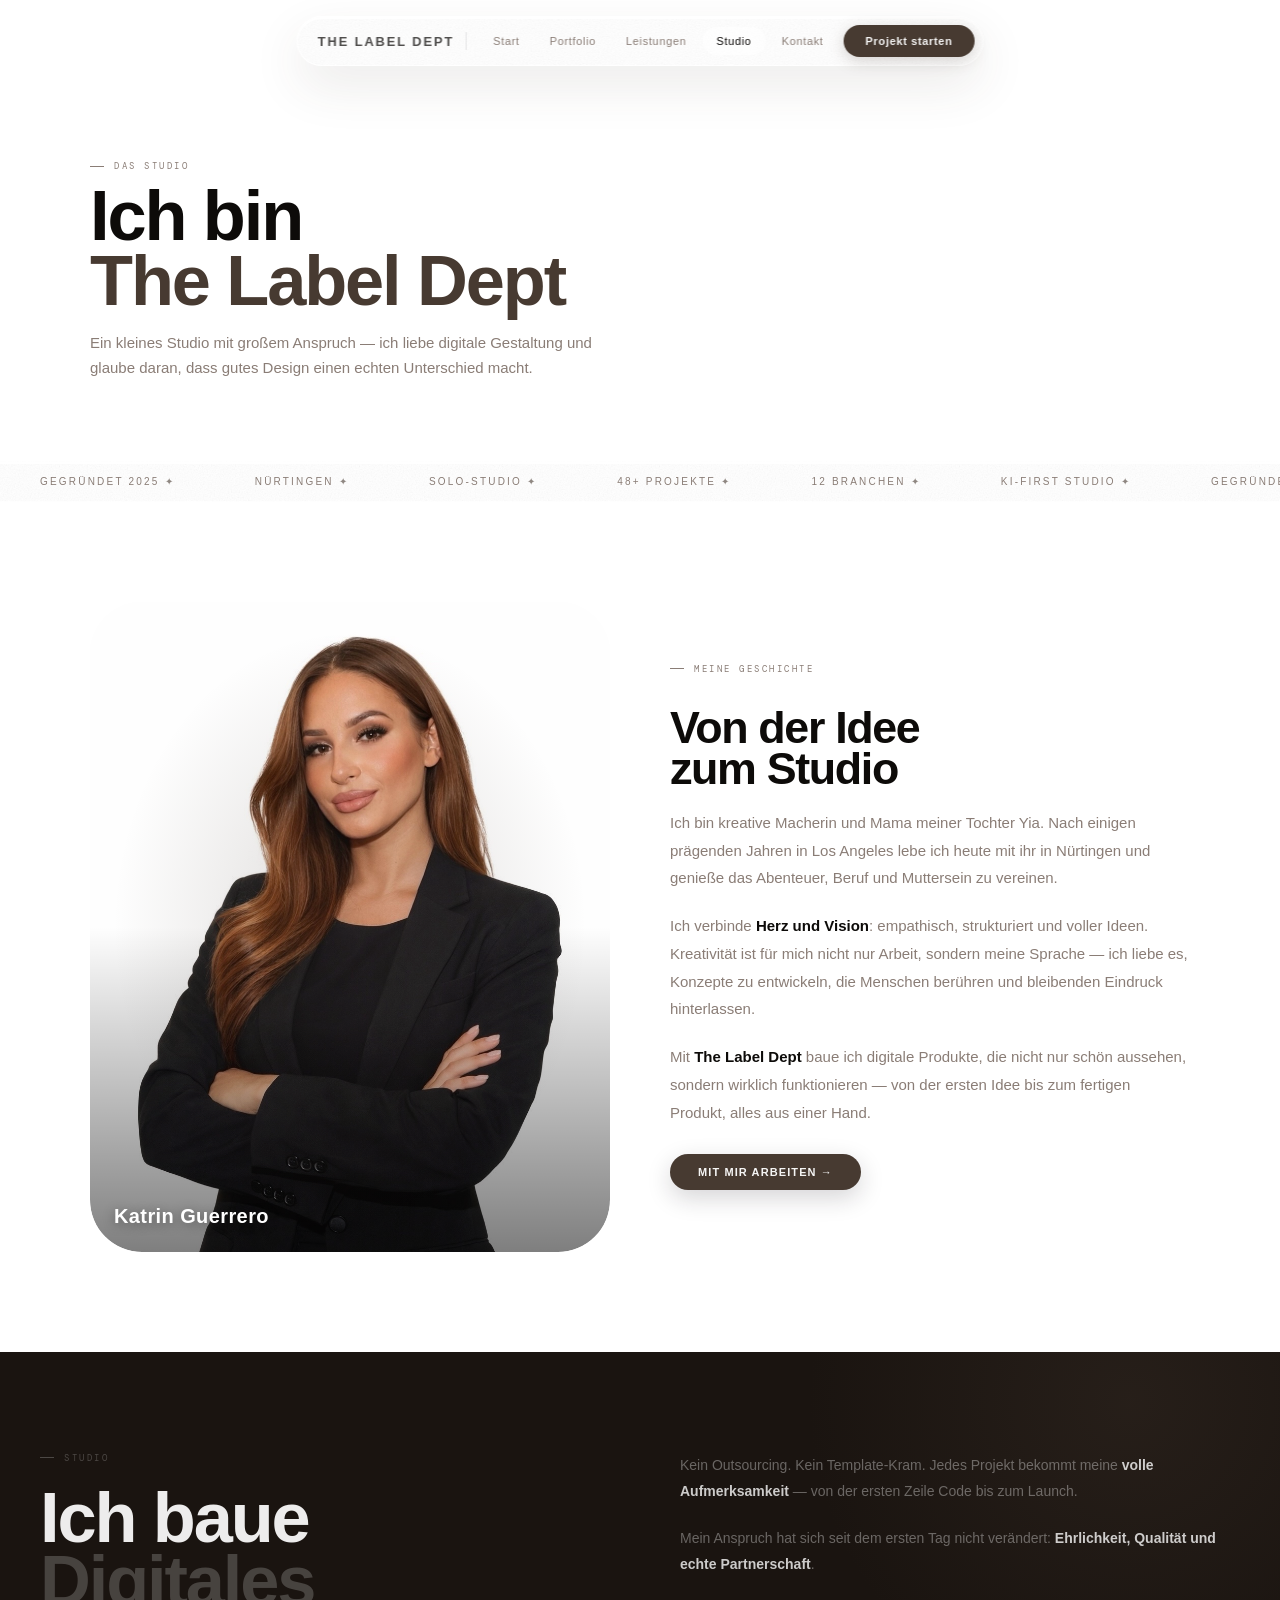
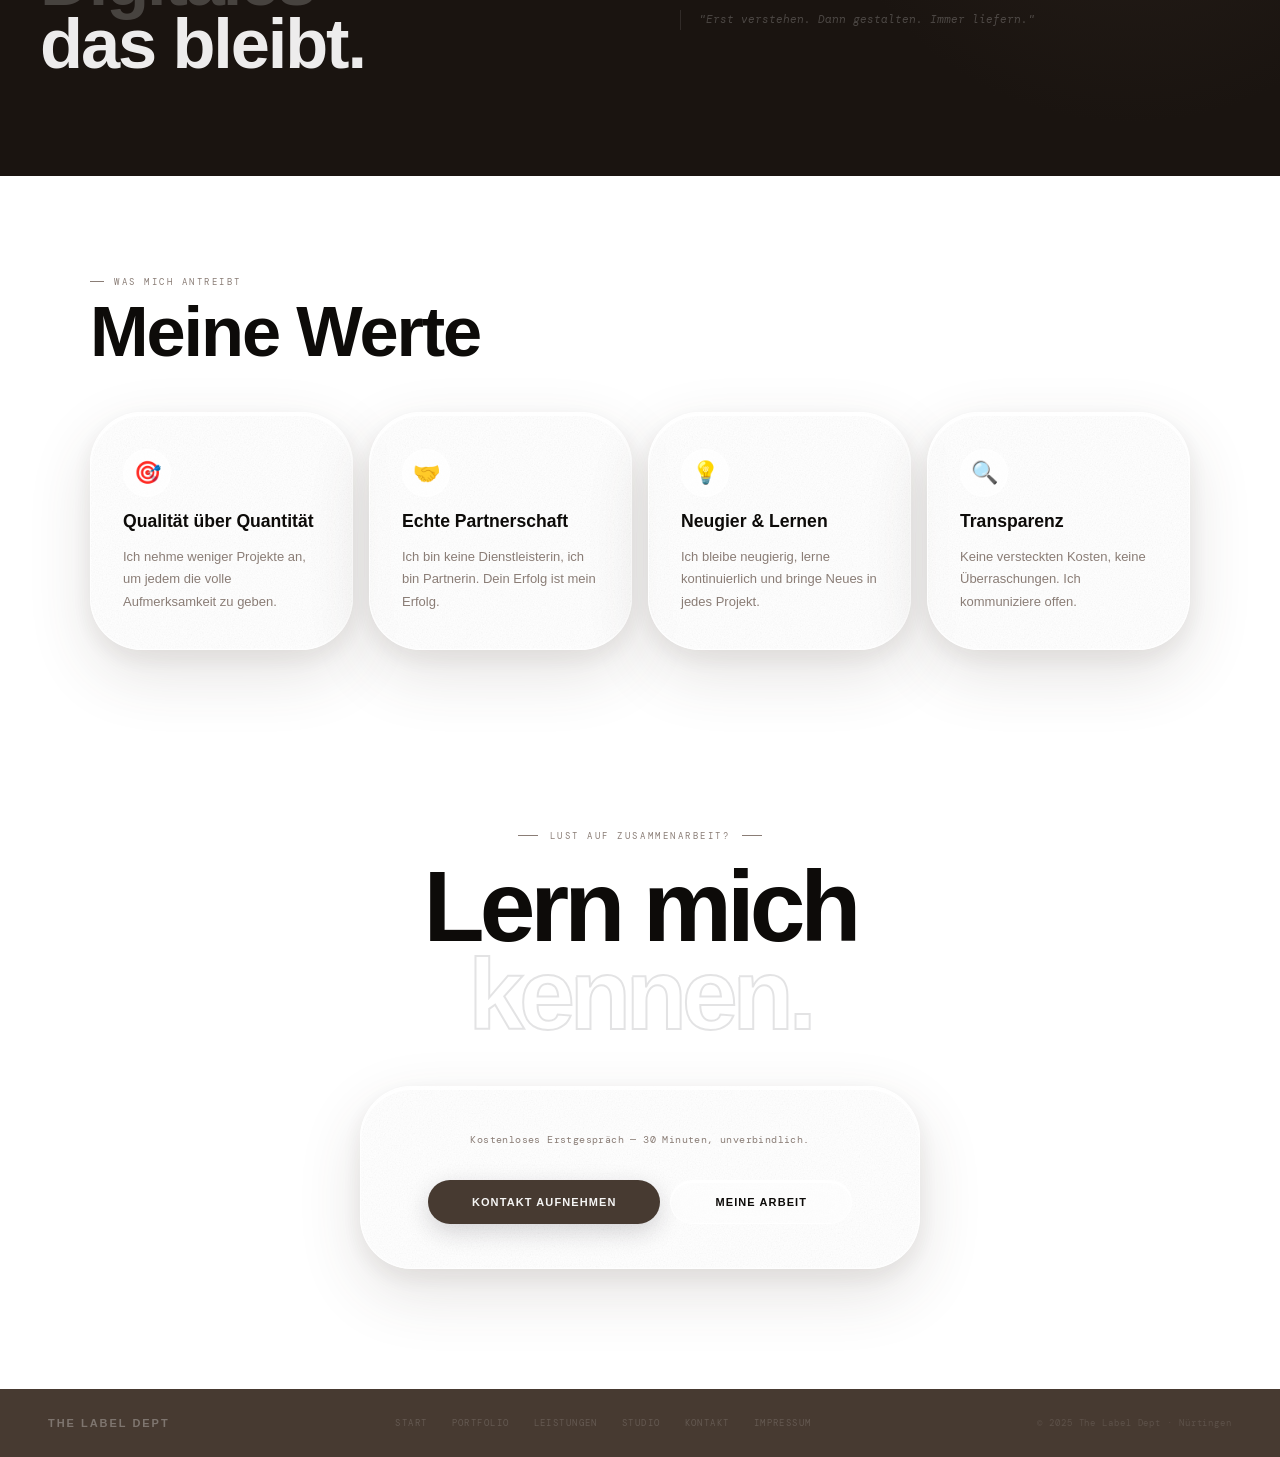
==== commit a0630b93: "Remove subtitle from photo overlay, keep name only Co-Authored-By: Claude Sonnet 4.6 <noreply@anthro" ====
--- a/about.html
+++ b/about.html
@@ -214,7 +214,6 @@
         <img src="images/katrin.jpg" alt="Katrin Guerrero" style="position:absolute;inset:0;width:100%;height:100%;object-fit:cover;object-position:50% 15%;display:block;border-radius:var(--r-xl);">
         <div style="position:absolute;bottom:24px;left:24px;z-index:2;">
           <div style="font-family:'Clash Display',sans-serif;font-size:20px;font-weight:600;color:white;letter-spacing:0.02em;text-shadow:0 2px 12px rgba(0,0,0,0.4);">Katrin Guerrero</div>
-          <div style="font-family:'DM Mono',monospace;font-size:9px;letter-spacing:0.18em;text-transform:uppercase;color:rgba(255,255,255,0.7);margin-top:4px;">Gründerin · The Label Dept</div>
         </div>
         <div style="position:absolute;inset:0;background:linear-gradient(to top,rgba(0,0,0,0.5) 0%,transparent 50%);border-radius:var(--r-xl);pointer-events:none;"></div>
       </div>
